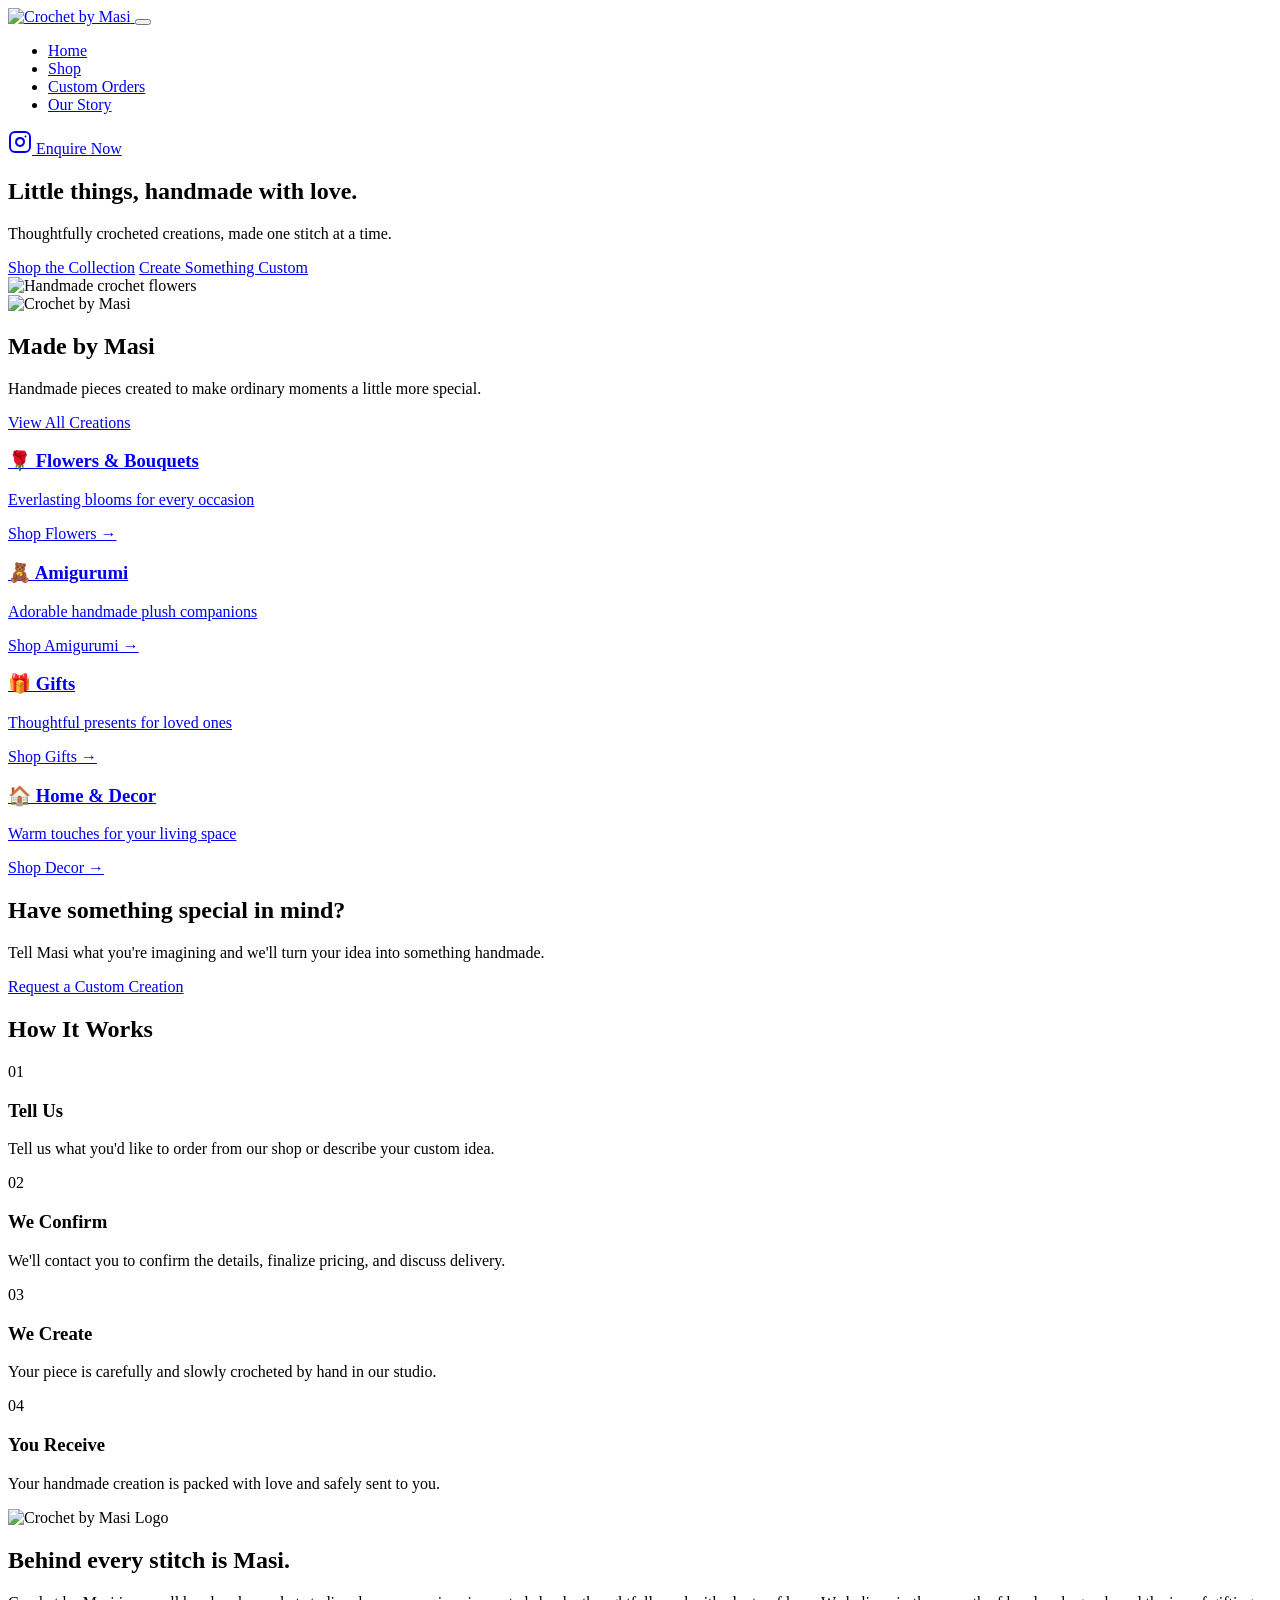
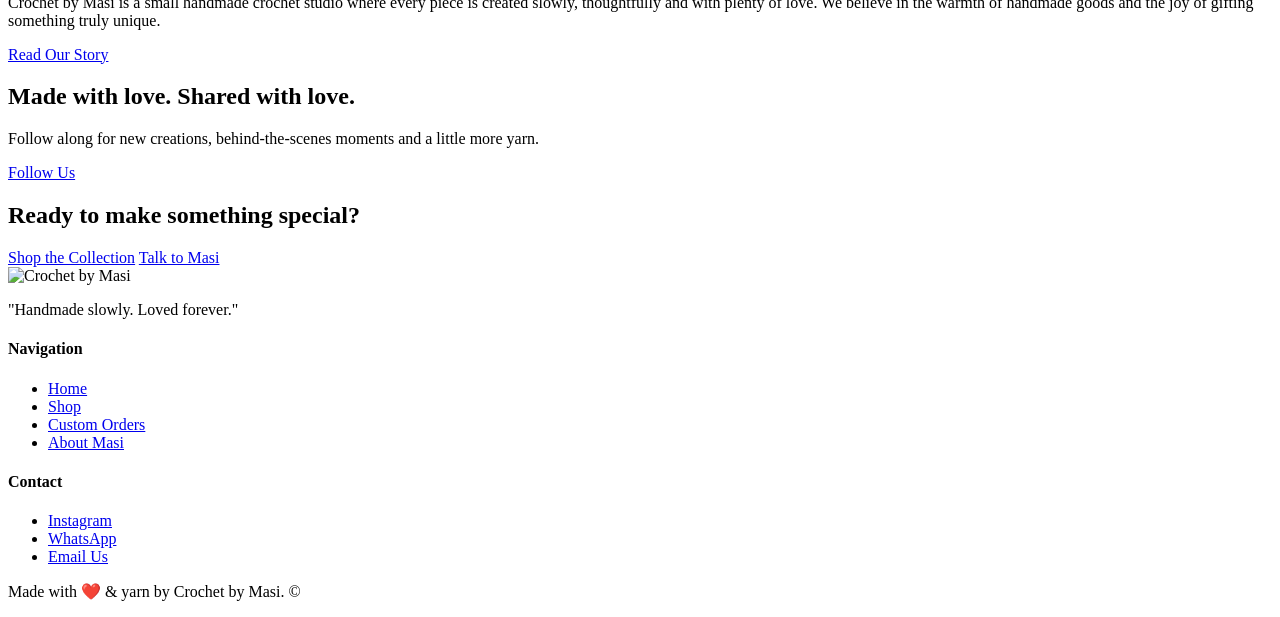
==== index.html @ 123f97a3 "Add initial index.html for Crochet by Masi website This is the initial commit for the index.html fil" ====
<!DOCTYPE html>
<html lang="en">
<head>
    <meta charset="UTF-8">
    <meta name="viewport" content="width=device-width, initial-scale=1.0">
    <title>Crochet by Masi | Handmade Crochet Creations</title>
    <meta name="description" content="Beautiful handmade crochet flowers, gifts, amigurumi and custom creations by Crochet by Masi.">
    
    <!-- Google Fonts -->
    <link rel="preconnect" href="https://fonts.googleapis.com">
    <link rel="preconnect" href="https://fonts.gstatic.com" crossorigin>
    <link href="https://fonts.googleapis.com/css2?family=DM+Sans:opsz,wght@9..40,400;9..40,500;9..40,700&family=Lobster+Two:ital,wght@0,400;0,700;1,400&display=swap" rel="stylesheet">
    
    <link rel="stylesheet" href="css/style.css">
</head>
<body>

    <header class="site-header">
        <div class="container nav-container">
            <a href="index.html" class="logo-link">
                <img src="assets/logo/crochet-by-masi.png" alt="Crochet by Masi" class="brand-logo">
            </a>
            
            <button class="menu-toggle" aria-label="Toggle navigation" aria-expanded="false">
                <span class="hamburger"></span>
            </button>

            <nav class="main-nav">
                <ul class="nav-links">
                    <li><a href="index.html" class="active">Home</a></li>
                    <li><a href="shop.html">Shop</a></li>
                    <li><a href="custom-order.html">Custom Orders</a></li>
                    <li><a href="about.html">Our Story</a></li>
                </ul>
                <div class="nav-actions">
                    <a href="#" class="social-icon instagram-link" aria-label="Instagram">
                        <svg width="24" height="24" viewBox="0 0 24 24" fill="none" stroke="currentColor" stroke-width="2" stroke-linecap="round" stroke-linejoin="round"><rect x="2" y="2" width="20" height="20" rx="5" ry="5"></rect><path d="M16 11.37A4 4 0 1 1 12.63 8 4 4 0 0 1 16 11.37z"></path><line x1="17.5" y1="6.5" x2="17.51" y2="6.5"></line></svg>
                    </a>
                    <a href="custom-order.html" class="btn btn-primary">Enquire Now</a>
                </div>
            </nav>
        </div>
    </header>

    <main>
        <section class="hero">
            <div class="container hero-container">
                <div class="hero-content">
                    <h1 class="decorative-font">Little things, handmade with love.</h1>
                    <p>Thoughtfully crocheted creations, made one stitch at a time.</p>
                    <div class="hero-buttons">
                        <a href="shop.html" class="btn btn-primary">Shop the Collection</a>
                        <a href="custom-order.html" class="btn btn-outline">Create Something Custom</a>
                    </div>
                </div>
                <div class="hero-visual">
                    <div class="hero-image-wrapper">
                        <!-- Placeholder for a beautiful crochet product photo -->
                        <img src="https://images.unsplash.com/photo-1628157732272-2d8c90ebdb5c?q=80&w=800&auto=format&fit=crop" alt="Handmade crochet flowers" class="hero-img" loading="lazy">
                        <div class="hero-badge">
                            <img src="assets/logo/crochet-by-masi.png" alt="Crochet by Masi">
                        </div>
                    </div>
                </div>
            </div>
        </section>

        <section class="featured-collection section-padding">
            <div class="container">
                <div class="section-header text-center">
                    <h2 class="decorative-font">Made by Masi</h2>
                    <p>Handmade pieces created to make ordinary moments a little more special.</p>
                </div>
                
                <!-- Populated by JavaScript -->
                <div id="featured-products-grid" class="product-grid"></div>
                
                <div class="text-center mt-4">
                    <a href="shop.html" class="btn btn-outline">View All Creations</a>
                </div>
            </div>
        </section>

        <section class="categories section-padding bg-cream">
            <div class="container">
                <div class="category-grid">
                    <a href="shop.html?category=flowers" class="category-card">
                        <div class="category-content">
                            <h3>🌹 Flowers & Bouquets</h3>
                            <p>Everlasting blooms for every occasion</p>
                            <span class="text-link">Shop Flowers &rarr;</span>
                        </div>
                    </a>
                    <a href="shop.html?category=amigurumi" class="category-card">
                        <div class="category-content">
                            <h3>🧸 Amigurumi</h3>
                            <p>Adorable handmade plush companions</p>
                            <span class="text-link">Shop Amigurumi &rarr;</span>
                        </div>
                    </a>
                    <a href="shop.html?category=gifts" class="category-card">
                        <div class="category-content">
                            <h3>🎁 Gifts</h3>
                            <p>Thoughtful presents for loved ones</p>
                            <span class="text-link">Shop Gifts &rarr;</span>
                        </div>
                    </a>
                    <a href="shop.html?category=home" class="category-card">
                        <div class="category-content">
                            <h3>🏠 Home & Decor</h3>
                            <p>Warm touches for your living space</p>
                            <span class="text-link">Shop Decor &rarr;</span>
                        </div>
                    </a>
                </div>
            </div>
        </section>

        <section class="custom-cta section-padding">
            <div class="container custom-cta-container">
                <div class="custom-cta-content text-center">
                    <h2 class="decorative-font">Have something special in mind?</h2>
                    <p>Tell Masi what you're imagining and we'll turn your idea into something handmade.</p>
                    <a href="custom-order.html" class="btn btn-primary">Request a Custom Creation</a>
                </div>
            </div>
        </section>

        <section class="how-it-works section-padding">
            <div class="container">
                <h2 class="decorative-font text-center mb-4">How It Works</h2>
                <div class="steps-grid">
                    <div class="step-card">
                        <div class="step-number decorative-font">01</div>
                        <h3>Tell Us</h3>
                        <p>Tell us what you'd like to order from our shop or describe your custom idea.</p>
                    </div>
                    <div class="step-card">
                        <div class="step-number decorative-font">02</div>
                        <h3>We Confirm</h3>
                        <p>We'll contact you to confirm the details, finalize pricing, and discuss delivery.</p>
                    </div>
                    <div class="step-card">
                        <div class="step-number decorative-font">03</div>
                        <h3>We Create</h3>
                        <p>Your piece is carefully and slowly crocheted by hand in our studio.</p>
                    </div>
                    <div class="step-card">
                        <div class="step-number decorative-font">04</div>
                        <h3>You Receive</h3>
                        <p>Your handmade creation is packed with love and safely sent to you.</p>
                    </div>
                </div>
            </div>
        </section>

        <section class="meet-masi section-padding bg-cream">
            <div class="container meet-masi-container">
                <div class="meet-masi-image">
                    <img src="assets/logo/crochet-by-masi.png" alt="Crochet by Masi Logo">
                </div>
                <div class="meet-masi-content">
                    <h2 class="decorative-font">Behind every stitch is Masi.</h2>
                    <p>Crochet by Masi is a small handmade crochet studio where every piece is created slowly, thoughtfully and with plenty of love. We believe in the warmth of handmade goods and the joy of gifting something truly unique.</p>
                    <a href="about.html" class="btn btn-outline">Read Our Story</a>
                </div>
            </div>
        </section>

        <section class="instagram-section section-padding">
            <div class="container text-center">
                <h2 class="decorative-font">Made with love. Shared with love.</h2>
                <p>Follow along for new creations, behind-the-scenes moments and a little more yarn.</p>
                
                <div class="insta-grid mt-4">
                    <div class="insta-item"></div>
                    <div class="insta-item"></div>
                    <div class="insta-item"></div>
                    <div class="insta-item"></div>
                </div>
                
                <a href="#" class="btn btn-primary mt-4 instagram-link dynamic-insta-text">Follow Us</a>
            </div>
        </section>

        <section class="final-cta section-padding text-center">
            <div class="container">
                <h2 class="decorative-font">Ready to make something special?</h2>
                <div class="hero-buttons justify-center mt-3">
                    <a href="shop.html" class="btn btn-primary">Shop the Collection</a>
                    <a href="#" class="btn btn-outline whatsapp-link">Talk to Masi</a>
                </div>
            </div>
        </section>
    </main>

    <footer class="site-footer">
        <div class="container footer-container">
            <div class="footer-brand">
                <img src="assets/logo/crochet-by-masi.png" alt="Crochet by Masi" class="footer-logo">
                <p class="decorative-font tagline">"Handmade slowly. Loved forever."</p>
            </div>
            <div class="footer-links">
                <h4>Navigation</h4>
                <ul>
                    <li><a href="index.html">Home</a></li>
                    <li><a href="shop.html">Shop</a></li>
                    <li><a href="custom-order.html">Custom Orders</a></li>
                    <li><a href="about.html">About Masi</a></li>
                </ul>
            </div>
            <div class="footer-contact">
                <h4>Contact</h4>
                <ul>
                    <li><a href="#" class="instagram-link">Instagram</a></li>
                    <li><a href="#" class="whatsapp-link">WhatsApp</a></li>
                    <li><a href="#" class="email-link">Email Us</a></li>
                </ul>
            </div>
        </div>
        <div class="footer-bottom">
            <p>Made with ❤️ & yarn by Crochet by Masi. &copy; <span id="year"></span></p>
        </div>
    </footer>

    <script src="js/script.js"></script>
</body>
</html>
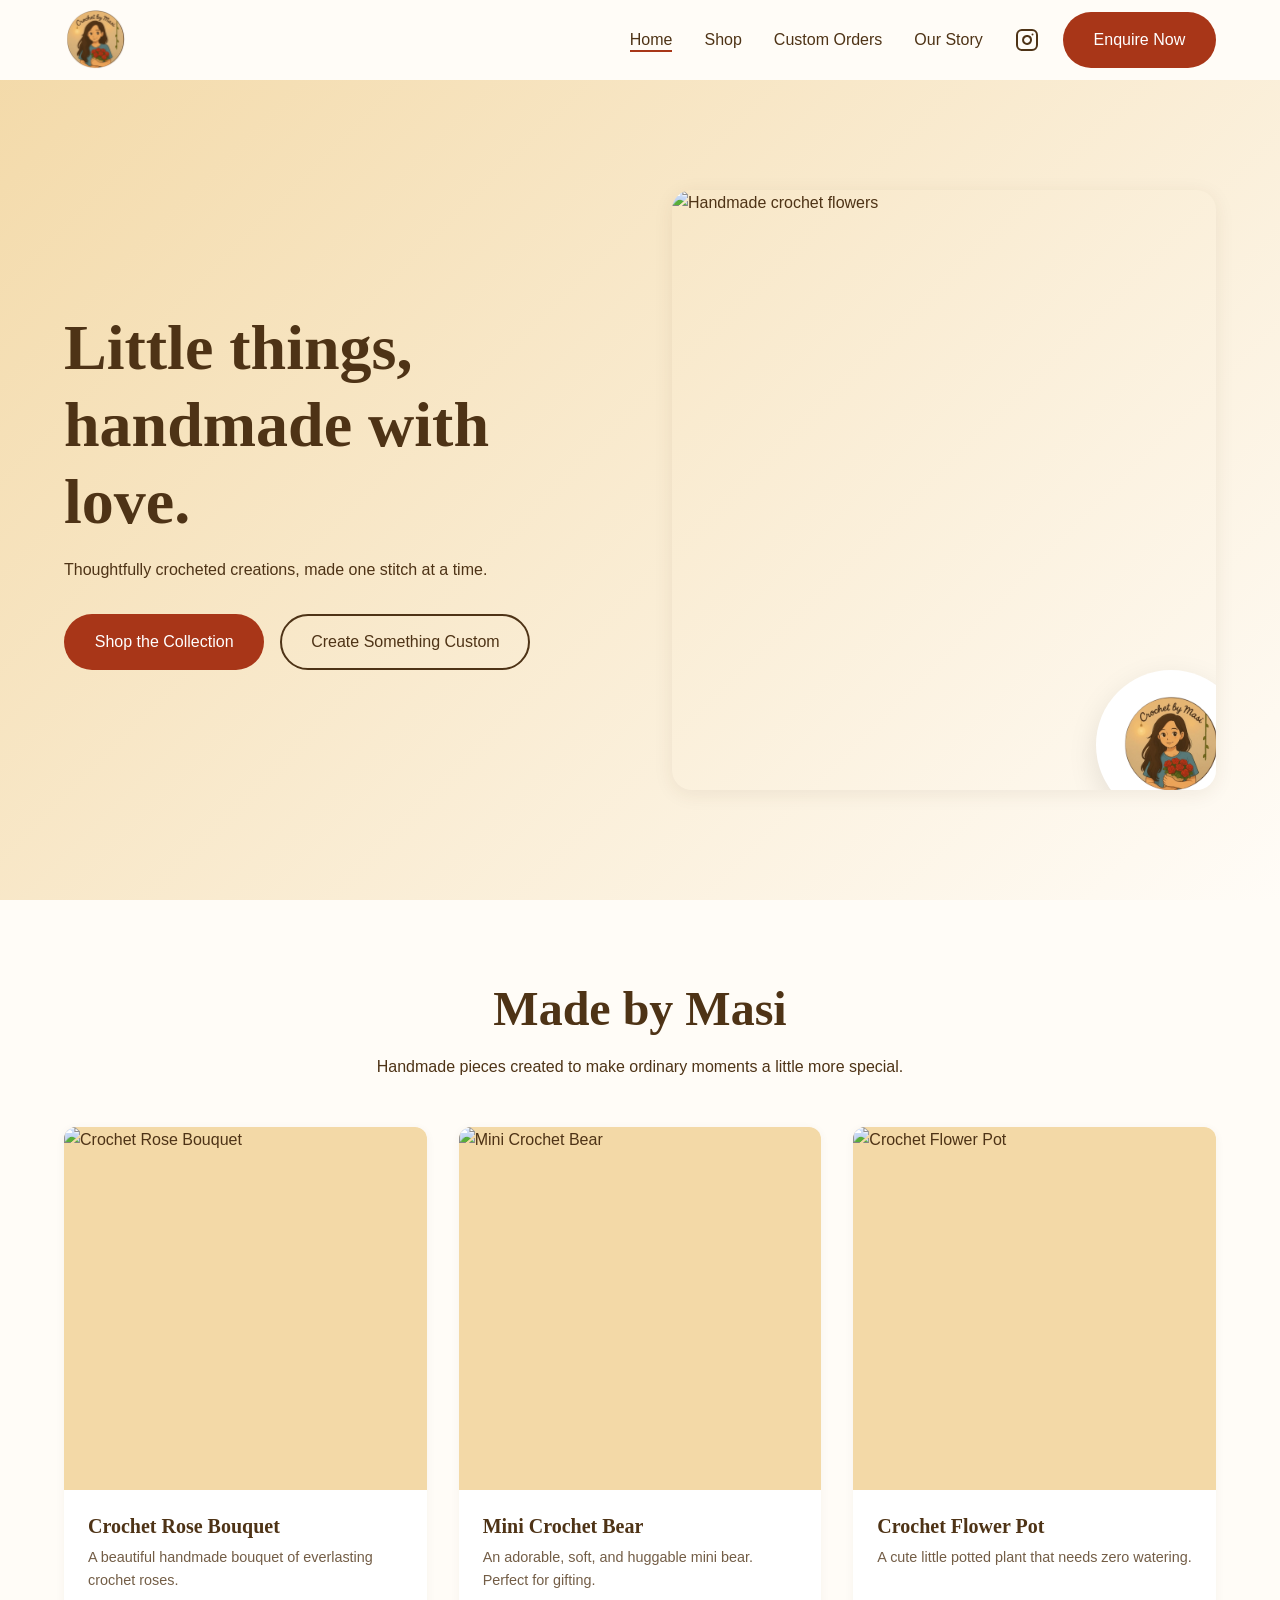
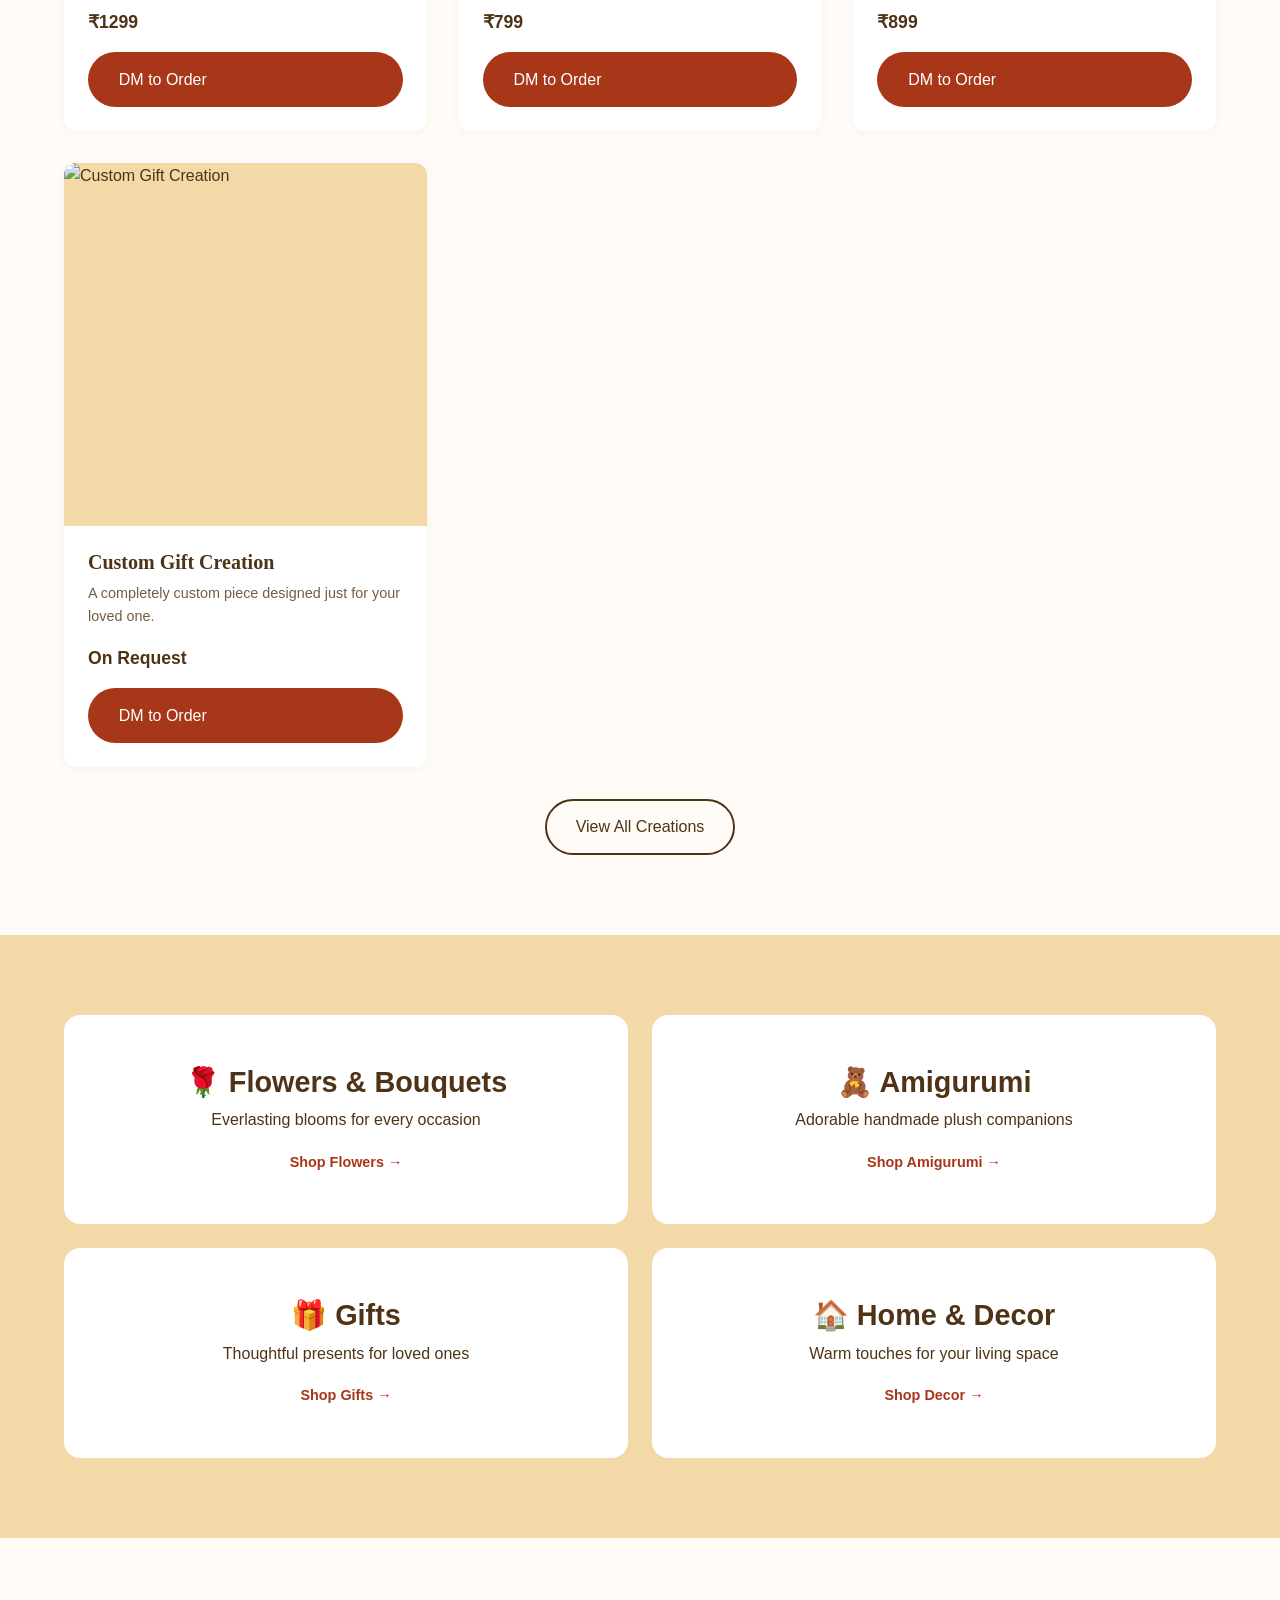
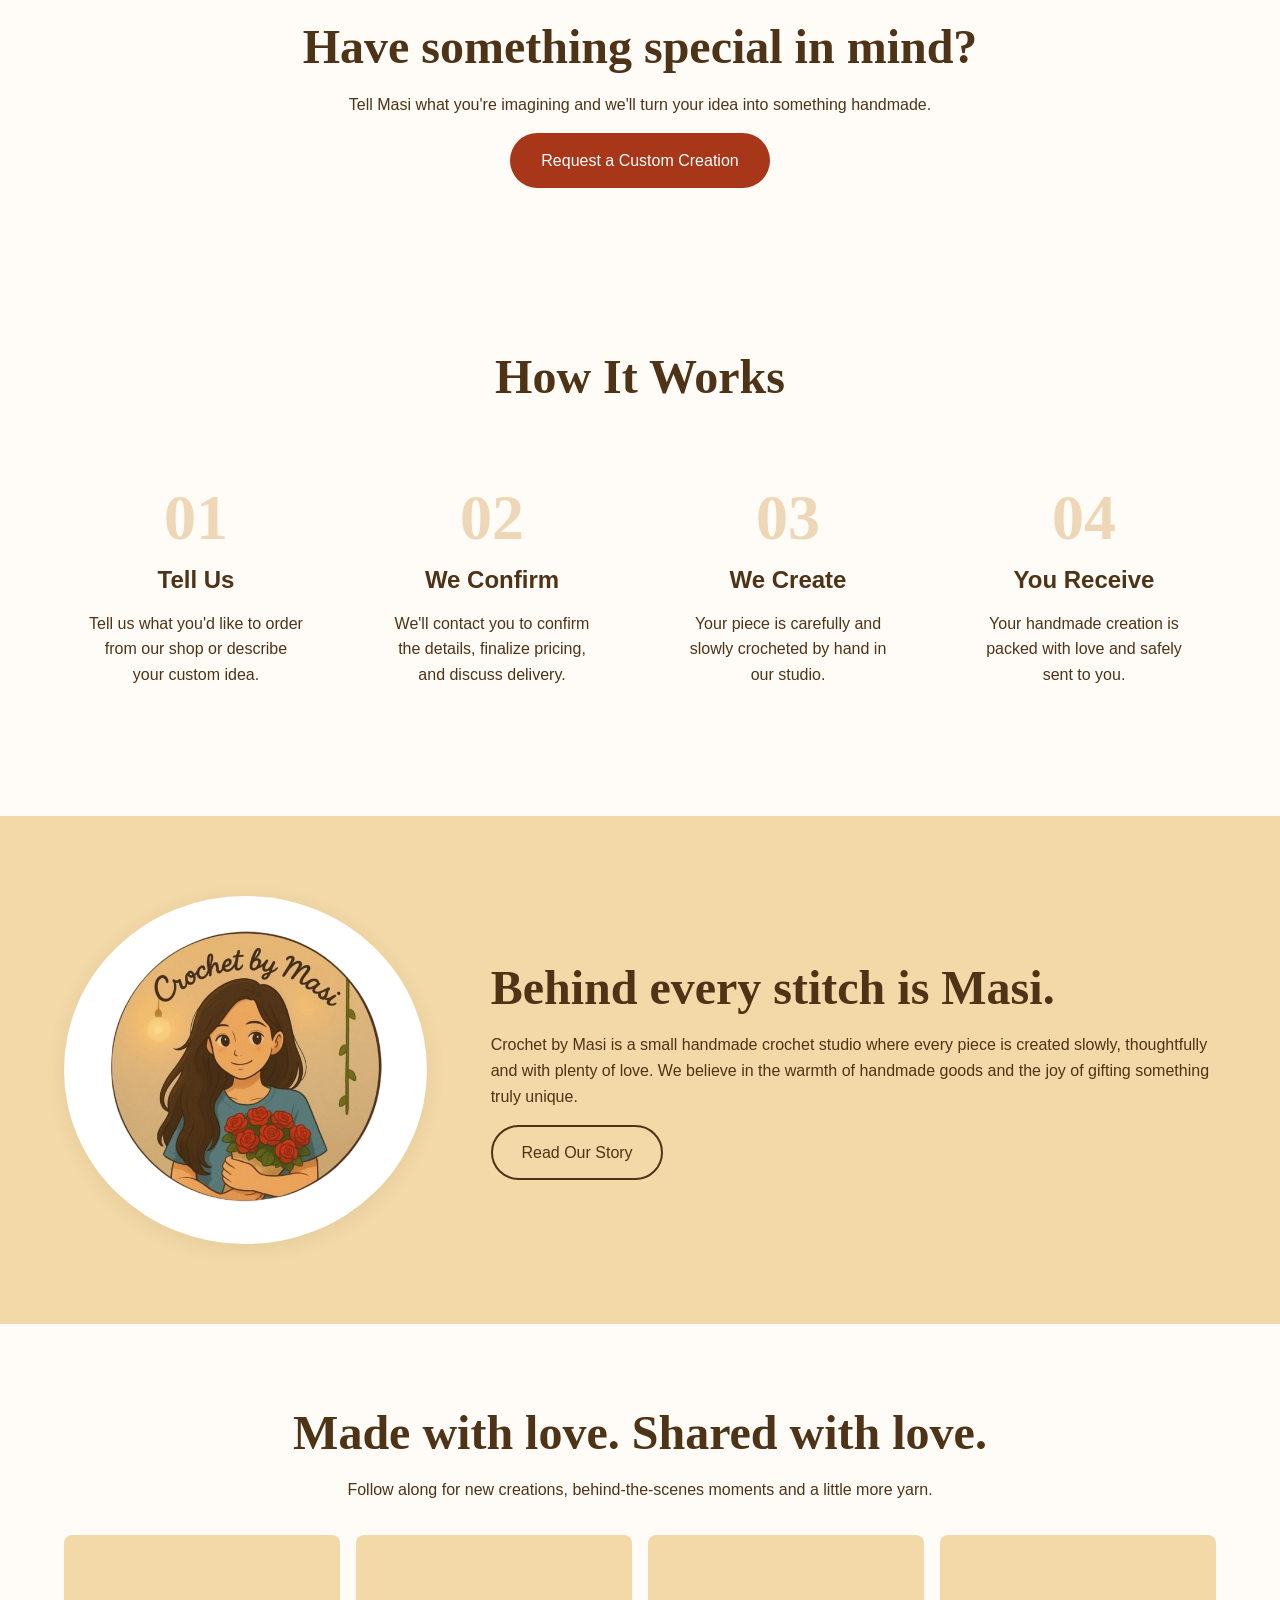
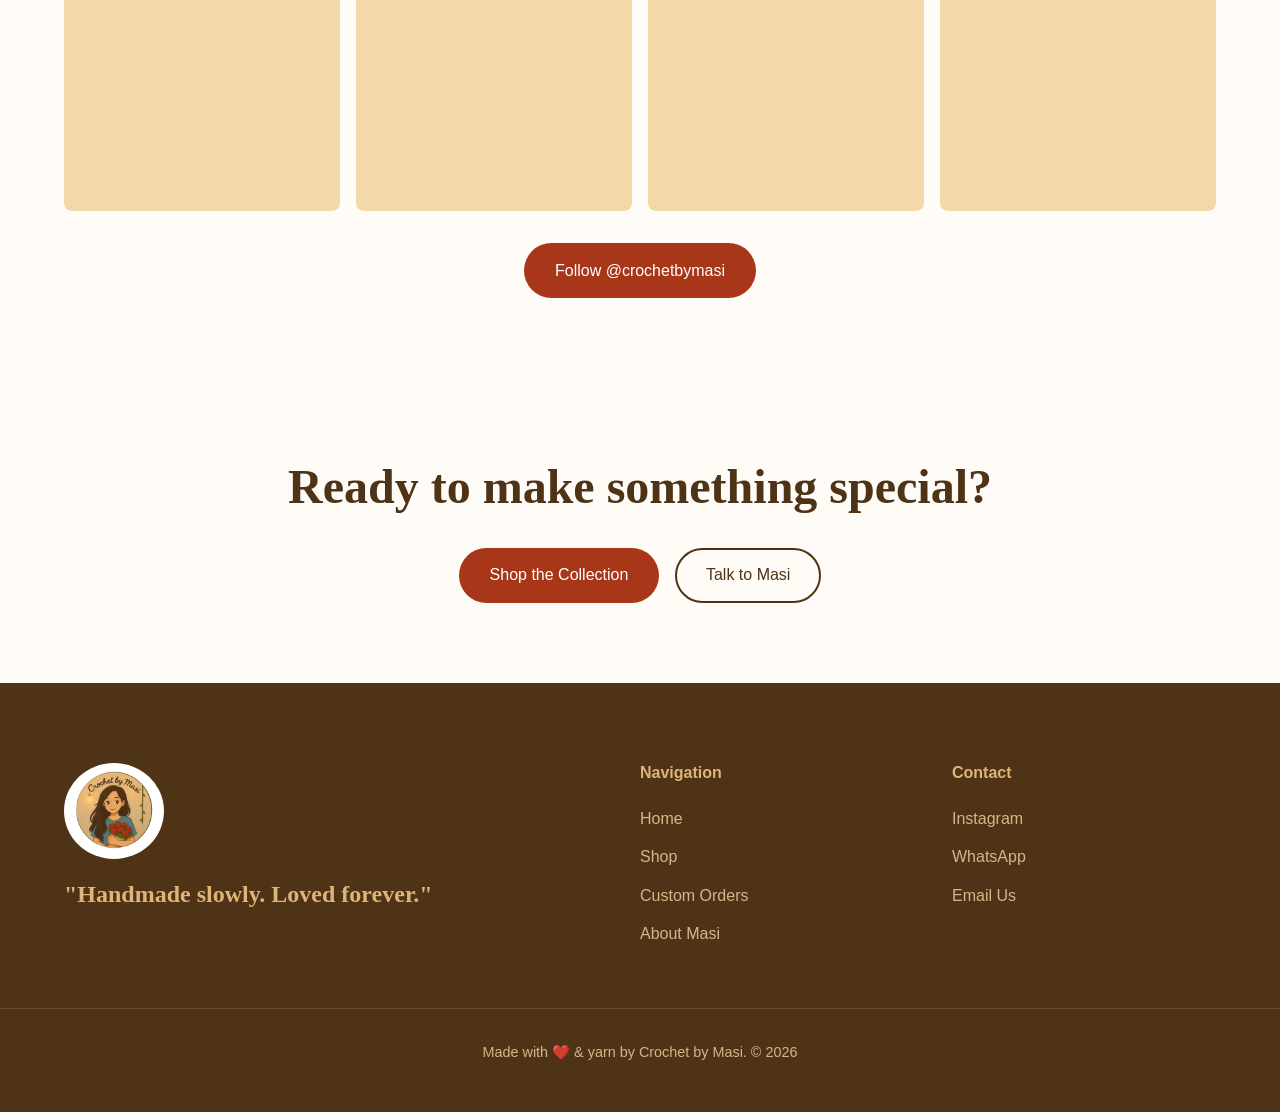
==== commit 8a52d3b8: "Update hero image source in index.html" ====
--- a/index.html
+++ b/index.html
@@ -56,7 +56,7 @@
                 <div class="hero-visual">
                     <div class="hero-image-wrapper">
                         <!-- Placeholder for a beautiful crochet product photo -->
-                        <img src="https://images.unsplash.com/photo-1628157732272-2d8c90ebdb5c?q=80&w=800&auto=format&fit=crop" alt="Handmade crochet flowers" class="hero-img" loading="lazy">
+                        <img src="https://i.ibb.co/JjhMyQcY/Gemini-Generated-Image-ebj9ejebj9ejebj9.png?q=80&w=800&auto=format&fit=crop" alt="Handmade crochet flowers" class="hero-img" loading="lazy">
                         <div class="hero-badge">
                             <img src="assets/logo/crochet-by-masi.png" alt="Crochet by Masi">
                         </div>
--- a/css/style.css
+++ b/css/style.css
@@ -0,0 +1,727 @@
+/* ========================================
+   CSS VARIABLES - BRAND PALETTE
+======================================== */
+:root {
+    /* Brand Colors */
+    --clr-cream: #F3D9A7;
+    --clr-cocoa: #4E3316;
+    --clr-terracotta: #A83618;
+    --clr-sage: #587472;
+    --clr-green: #7A9635;
+    --clr-golden: #DFB478;
+    
+    /* Functional Colors */
+    --clr-background: #FFFCF7; /* Very light warm off-white for main body */
+    --clr-surface: #FFFFFF;
+    --clr-text-main: #4E3316; /* Cocoa */
+    --clr-text-light: #735D46;
+    
+    /* Typography */
+    --font-main: 'DM Sans', sans-serif;
+    --font-decorative: 'Lobster Two', cursive;
+    
+    /* Transitions & Shadows */
+    --transition: 0.3s ease;
+    --shadow-soft: 0 4px 20px rgba(78, 51, 22, 0.08);
+}
+
+/* ========================================
+   RESET & BASE
+======================================== */
+*, *::before, *::after {
+    box-sizing: border-box;
+    margin: 0;
+    padding: 0;
+}
+
+html {
+    scroll-behavior: smooth;
+}
+
+body {
+    font-family: var(--font-main);
+    color: var(--clr-text-main);
+    background-color: var(--clr-background);
+    line-height: 1.6;
+    -webkit-font-smoothing: antialiased;
+}
+
+img {
+    max-width: 100%;
+    display: block;
+}
+
+a {
+    color: inherit;
+    text-decoration: none;
+    transition: var(--transition);
+}
+
+ul {
+    list-style: none;
+}
+
+/* ========================================
+   TYPOGRAPHY & UTILITIES
+======================================== */
+.decorative-font {
+    font-family: var(--font-decorative);
+    font-weight: 700;
+}
+
+h1, h2, h3, h4 {
+    color: var(--clr-cocoa);
+    margin-bottom: 1rem;
+    line-height: 1.2;
+}
+
+h1 { font-size: clamp(2.5rem, 5vw, 4rem); }
+h2 { font-size: clamp(2rem, 4vw, 3rem); }
+h3 { font-size: 1.5rem; }
+
+p { margin-bottom: 1rem; }
+
+.container {
+    width: 90%;
+    max-width: 1200px;
+    margin: 0 auto;
+}
+
+.section-padding { padding: 5rem 0; }
+.text-center { text-align: center; }
+.mb-3 { margin-bottom: 1.5rem; }
+.mb-4 { margin-bottom: 2rem; }
+.mt-2 { margin-top: 1rem; }
+.mt-3 { margin-top: 1.5rem; }
+.mt-4 { margin-top: 2rem; }
+.mt-5 { margin-top: 3rem; }
+.mx-auto { margin-left: auto; margin-right: auto; }
+.max-w-600 { max-width: 600px; }
+.justify-center { justify-content: center; }
+.hidden { display: none !important; }
+
+.bg-cream { background-color: var(--clr-cream); }
+.text-muted { color: var(--clr-text-light); }
+.small-text { font-size: 0.875rem; }
+
+/* ========================================
+   BUTTONS
+======================================== */
+.btn {
+    display: inline-flex;
+    align-items: center;
+    justify-content: center;
+    padding: 0.8rem 1.8rem;
+    border-radius: 50px;
+    font-weight: 500;
+    font-size: 1rem;
+    cursor: pointer;
+    border: 2px solid transparent;
+    transition: transform 0.2s, background-color 0.3s, box-shadow 0.3s;
+}
+
+.btn:active { transform: scale(0.98); }
+
+.btn-primary {
+    background-color: var(--clr-terracotta);
+    color: white;
+}
+
+.btn-primary:hover {
+    background-color: #8A2B12;
+    box-shadow: 0 4px 15px rgba(168, 54, 24, 0.3);
+}
+
+.btn-outline {
+    background-color: transparent;
+    border-color: var(--clr-cocoa);
+    color: var(--clr-cocoa);
+}
+
+.btn-outline:hover {
+    background-color: var(--clr-cocoa);
+    color: white;
+}
+
+.btn-block {
+    width: 100%;
+    display: block;
+}
+
+/* ========================================
+   HEADER & NAVIGATION
+======================================== */
+.site-header {
+    background-color: var(--clr-background);
+    position: fixed;
+    top: 0;
+    left: 0;
+    width: 100%;
+    z-index: 1000;
+    transition: box-shadow 0.3s, background-color 0.3s;
+}
+
+.site-header.scrolled {
+    background-color: rgba(255, 252, 247, 0.95);
+    backdrop-filter: blur(10px);
+    box-shadow: var(--shadow-soft);
+}
+
+.nav-container {
+    display: flex;
+    justify-content: space-between;
+    align-items: center;
+    height: 80px;
+}
+
+.brand-logo {
+    height: 60px;
+    width: auto;
+}
+
+.main-nav {
+    display: flex;
+    align-items: center;
+    gap: 2rem;
+}
+
+.nav-links {
+    display: flex;
+    gap: 2rem;
+}
+
+.nav-links a {
+    font-weight: 500;
+    position: relative;
+}
+
+.nav-links a::after {
+    content: '';
+    position: absolute;
+    bottom: -4px;
+    left: 0;
+    width: 0%;
+    height: 2px;
+    background-color: var(--clr-terracotta);
+    transition: var(--transition);
+}
+
+.nav-links a:hover::after,
+.nav-links a.active::after {
+    width: 100%;
+}
+
+.nav-actions {
+    display: flex;
+    align-items: center;
+    gap: 1.5rem;
+}
+
+.social-icon {
+    display: flex;
+    align-items: center;
+    color: var(--clr-cocoa);
+}
+.social-icon:hover { color: var(--clr-terracotta); }
+
+.menu-toggle {
+    display: none;
+    background: transparent;
+    border: none;
+    cursor: pointer;
+    width: 30px;
+    height: 20px;
+    position: relative;
+    z-index: 1001;
+}
+
+.hamburger, .hamburger::before, .hamburger::after {
+    content: '';
+    display: block;
+    width: 100%;
+    height: 2px;
+    background-color: var(--clr-cocoa);
+    position: absolute;
+    transition: var(--transition);
+}
+
+.hamburger { top: 9px; }
+.hamburger::before { top: -9px; }
+.hamburger::after { bottom: -9px; }
+
+.menu-toggle.active .hamburger { background: transparent; }
+.menu-toggle.active .hamburger::before { transform: rotate(45deg); top: 0; }
+.menu-toggle.active .hamburger::after { transform: rotate(-45deg); bottom: 0; }
+
+.pt-header { padding-top: 80px; }
+
+/* ========================================
+   HERO SECTION
+======================================== */
+.hero {
+    min-height: 100vh;
+    display: flex;
+    align-items: center;
+    padding-top: 80px;
+    background: linear-gradient(135deg, var(--clr-cream) 0%, var(--clr-background) 100%);
+}
+
+.hero-container {
+    display: grid;
+    grid-template-columns: 1fr 1fr;
+    gap: 4rem;
+    align-items: center;
+}
+
+.hero-buttons {
+    display: flex;
+    gap: 1rem;
+    flex-wrap: wrap;
+    margin-top: 2rem;
+}
+
+.hero-image-wrapper {
+    position: relative;
+    border-radius: 20px;
+    overflow: hidden;
+    box-shadow: var(--shadow-soft);
+}
+
+.hero-img {
+    width: 100%;
+    height: 600px;
+    object-fit: cover;
+}
+
+.hero-badge {
+    position: absolute;
+    bottom: -30px;
+    right: -30px;
+    width: 150px;
+    height: 150px;
+    background: var(--clr-surface);
+    border-radius: 50%;
+    display: flex;
+    align-items: center;
+    justify-content: center;
+    box-shadow: 0 10px 30px rgba(0,0,0,0.1);
+    padding: 1.5rem;
+}
+
+/* ========================================
+   PRODUCT CARDS
+======================================== */
+.product-grid {
+    display: grid;
+    grid-template-columns: repeat(auto-fill, minmax(280px, 1fr));
+    gap: 2rem;
+    margin-top: 3rem;
+}
+
+.product-card {
+    background: var(--clr-surface);
+    border-radius: 12px;
+    overflow: hidden;
+    box-shadow: 0 2px 10px rgba(78, 51, 22, 0.05);
+    transition: transform 0.3s, box-shadow 0.3s;
+    display: flex;
+    flex-direction: column;
+}
+
+.product-card:hover {
+    transform: translateY(-5px);
+    box-shadow: var(--shadow-soft);
+}
+
+.product-img-wrapper {
+    position: relative;
+    padding-top: 100%; /* 1:1 Aspect Ratio */
+    background-color: var(--clr-cream);
+}
+
+.product-img {
+    position: absolute;
+    top: 0;
+    left: 0;
+    width: 100%;
+    height: 100%;
+    object-fit: cover;
+}
+
+.product-badge {
+    position: absolute;
+    top: 10px;
+    left: 10px;
+    background: var(--clr-terracotta);
+    color: white;
+    font-size: 0.75rem;
+    padding: 0.25rem 0.75rem;
+    border-radius: 20px;
+    font-weight: 700;
+    text-transform: uppercase;
+}
+
+.product-info {
+    padding: 1.5rem;
+    display: flex;
+    flex-direction: column;
+    flex-grow: 1;
+}
+
+.product-title {
+    font-size: 1.25rem;
+    margin-bottom: 0.5rem;
+}
+
+.product-desc {
+    color: var(--clr-text-light);
+    font-size: 0.9rem;
+    margin-bottom: 1rem;
+    flex-grow: 1;
+}
+
+.product-footer {
+    display: flex;
+    justify-content: space-between;
+    align-items: center;
+    margin-bottom: 1rem;
+}
+
+.product-price {
+    font-weight: 700;
+    color: var(--clr-cocoa);
+    font-size: 1.1rem;
+}
+
+/* ========================================
+   CATEGORIES
+======================================== */
+.category-grid {
+    display: grid;
+    grid-template-columns: repeat(2, 1fr);
+    gap: 1.5rem;
+}
+
+.category-card {
+    background: var(--clr-surface);
+    padding: 3rem 2rem;
+    border-radius: 16px;
+    text-align: center;
+    border: 2px solid transparent;
+    transition: var(--transition);
+}
+
+.category-card:hover {
+    border-color: var(--clr-golden);
+    box-shadow: var(--shadow-soft);
+}
+
+.category-card h3 { font-size: 1.8rem; margin-bottom: 0.5rem; }
+.text-link {
+    color: var(--clr-terracotta);
+    font-weight: 700;
+    font-size: 0.9rem;
+}
+
+/* ========================================
+   HOW IT WORKS & VALUES
+======================================== */
+.steps-grid, .values-grid {
+    display: grid;
+    grid-template-columns: repeat(auto-fit, minmax(220px, 1fr));
+    gap: 2rem;
+    margin-top: 3rem;
+}
+
+.step-card {
+    text-align: center;
+    padding: 2rem 1.5rem;
+}
+
+.step-number {
+    font-size: 4rem;
+    color: var(--clr-golden);
+    opacity: 0.5;
+    line-height: 1;
+    margin-bottom: 1rem;
+}
+
+.value-card {
+    padding: 2.5rem 2rem;
+    border-radius: 12px;
+    text-align: center;
+}
+
+/* ========================================
+   MEET MASI
+======================================== */
+.meet-masi-container {
+    display: grid;
+    grid-template-columns: 1fr 2fr;
+    gap: 4rem;
+    align-items: center;
+}
+
+.meet-masi-image {
+    background: var(--clr-surface);
+    padding: 2rem;
+    border-radius: 50%;
+    box-shadow: var(--shadow-soft);
+}
+
+/* ========================================
+   INSTAGRAM GRID
+======================================== */
+.insta-grid {
+    display: grid;
+    grid-template-columns: repeat(4, 1fr);
+    gap: 1rem;
+}
+
+.insta-item {
+    aspect-ratio: 1;
+    background-color: var(--clr-cream);
+    background-image: url('https://images.unsplash.com/photo-1584992236310-6edddc08acff?q=80&w=400&auto=format&fit=crop');
+    background-size: cover;
+    background-position: center;
+    border-radius: 8px;
+}
+
+.insta-item:nth-child(2) { background-image: url('https://images.unsplash.com/photo-1628157732272-2d8c90ebdb5c?q=80&w=400&auto=format&fit=crop'); }
+.insta-item:nth-child(3) { background-image: url('https://images.unsplash.com/photo-1520986606214-8b456906c813?q=80&w=400&auto=format&fit=crop'); }
+.insta-item:nth-child(4) { background-image: url('https://images.unsplash.com/photo-1616874535244-73aea5daadb4?q=80&w=400&auto=format&fit=crop'); }
+
+/* ========================================
+   SHOP CONTROLS
+======================================== */
+.shop-controls {
+    display: flex;
+    flex-direction: column;
+    align-items: center;
+    gap: 2rem;
+    margin-bottom: 3rem;
+}
+
+.search-bar input {
+    width: 100%;
+    max-width: 400px;
+    padding: 1rem 1.5rem;
+    border: 2px solid var(--clr-cream);
+    border-radius: 50px;
+    font-family: inherit;
+    font-size: 1rem;
+    outline: none;
+    transition: var(--transition);
+}
+
+.search-bar input:focus { border-color: var(--clr-golden); }
+
+.category-filters {
+    display: flex;
+    gap: 1rem;
+    flex-wrap: wrap;
+    justify-content: center;
+}
+
+.filter-btn {
+    background: transparent;
+    border: 1px solid var(--clr-cocoa);
+    padding: 0.5rem 1.5rem;
+    border-radius: 50px;
+    cursor: pointer;
+    font-family: inherit;
+    color: var(--clr-cocoa);
+    transition: var(--transition);
+}
+
+.filter-btn.active, .filter-btn:hover {
+    background: var(--clr-cocoa);
+    color: white;
+}
+
+/* ========================================
+   FORMS
+======================================== */
+.form-container {
+    max-width: 700px;
+}
+
+.custom-form {
+    background: var(--clr-surface);
+    padding: 3rem;
+    border-radius: 20px;
+    box-shadow: var(--shadow-soft);
+}
+
+.form-grid {
+    display: grid;
+    grid-template-columns: 1fr 1fr;
+    gap: 1.5rem;
+}
+
+.form-group {
+    margin-bottom: 1.5rem;
+    display: flex;
+    flex-direction: column;
+}
+
+label {
+    font-weight: 500;
+    margin-bottom: 0.5rem;
+    font-size: 0.9rem;
+}
+
+input, select, textarea {
+    padding: 1rem;
+    border: 1px solid #E5E0D8;
+    border-radius: 8px;
+    font-family: inherit;
+    font-size: 1rem;
+    background: var(--clr-background);
+    outline: none;
+    transition: border-color 0.3s;
+}
+
+input:focus, select:focus, textarea:focus {
+    border-color: var(--clr-terracotta);
+}
+
+.form-fallback, .form-success {
+    background: var(--clr-surface);
+    padding: 4rem 2rem;
+    border-radius: 20px;
+    box-shadow: var(--shadow-soft);
+    margin-bottom: 2rem;
+}
+
+/* ========================================
+   ABOUT PAGE
+======================================== */
+.about-hero-logo {
+    width: 120px;
+    margin: 0 auto;
+}
+
+.text-content p {
+    font-size: 1.1rem;
+    margin-bottom: 1.5rem;
+    color: var(--clr-text-light);
+}
+
+.process-list li {
+    margin-bottom: 1rem;
+    font-size: 1.1rem;
+    padding-left: 1.5rem;
+    position: relative;
+}
+
+.process-list li::before {
+    content: '🧶';
+    position: absolute;
+    left: 0;
+    top: 2px;
+    font-size: 1rem;
+}
+
+/* ========================================
+   FOOTER
+======================================== */
+.site-footer {
+    background-color: var(--clr-cocoa);
+    color: var(--clr-cream);
+    padding: 5rem 0 2rem;
+}
+
+.footer-container {
+    display: grid;
+    grid-template-columns: 2fr 1fr 1fr;
+    gap: 3rem;
+    margin-bottom: 3rem;
+}
+
+.footer-logo {
+    width: 100px;
+    margin-bottom: 1rem;
+    background: var(--clr-surface);
+    border-radius: 50%;
+    padding: 0.5rem;
+}
+
+.footer-brand .tagline {
+    font-size: 1.5rem;
+    color: var(--clr-golden);
+}
+
+.site-footer h4 {
+    color: var(--clr-golden);
+    margin-bottom: 1.5rem;
+}
+
+.site-footer ul li { margin-bottom: 0.8rem; }
+.site-footer a { color: var(--clr-cream); opacity: 0.8; }
+.site-footer a:hover { opacity: 1; color: white; }
+
+.footer-bottom {
+    text-align: center;
+    padding-top: 2rem;
+    border-top: 1px solid rgba(243, 217, 167, 0.2);
+    font-size: 0.9rem;
+    opacity: 0.8;
+}
+
+/* ========================================
+   RESPONSIVE (MEDIA QUERIES)
+======================================== */
+@media (max-width: 1024px) {
+    .hero-container { gap: 2rem; }
+    .hero-img { height: 500px; }
+}
+
+@media (max-width: 768px) {
+    .menu-toggle { display: block; }
+    
+    .main-nav {
+        position: fixed;
+        top: 80px;
+        left: 0;
+        width: 100%;
+        background-color: var(--clr-background);
+        flex-direction: column;
+        padding: 2rem;
+        box-shadow: var(--shadow-soft);
+        transform: translateY(-150%);
+        transition: transform 0.4s ease;
+        z-index: 999;
+    }
+    
+    .main-nav.active { transform: translateY(0); }
+    .nav-links { flex-direction: column; align-items: center; width: 100%; gap: 1.5rem; }
+    .nav-actions { flex-direction: column; width: 100%; margin-top: 2rem; }
+    
+    .hero-container, .meet-masi-container { grid-template-columns: 1fr; text-align: center; }
+    .hero-buttons { justify-content: center; }
+    .hero-visual { order: -1; margin-bottom: 2rem; }
+    .hero-badge { display: none; }
+    
+    .category-grid, .footer-container { grid-template-columns: 1fr; gap: 2rem; }
+    .form-grid { grid-template-columns: 1fr; }
+    .insta-grid { grid-template-columns: repeat(2, 1fr); }
+}
+
+@media (max-width: 480px) {
+    .product-grid { grid-template-columns: 1fr; }
+    h1 { font-size: 2.2rem; }
+    .custom-form { padding: 1.5rem; }
+}
+
+/* ========================================
+   PREFERS REDUCED MOTION
+======================================== */
+@media (prefers-reduced-motion: reduce) {
+    *, *::before, *::after {
+        animation-duration: 0.01ms !important;
+        animation-iteration-count: 1 !important;
+        transition-duration: 0.01ms !important;
+        scroll-behavior: auto !important;
+    }
+}
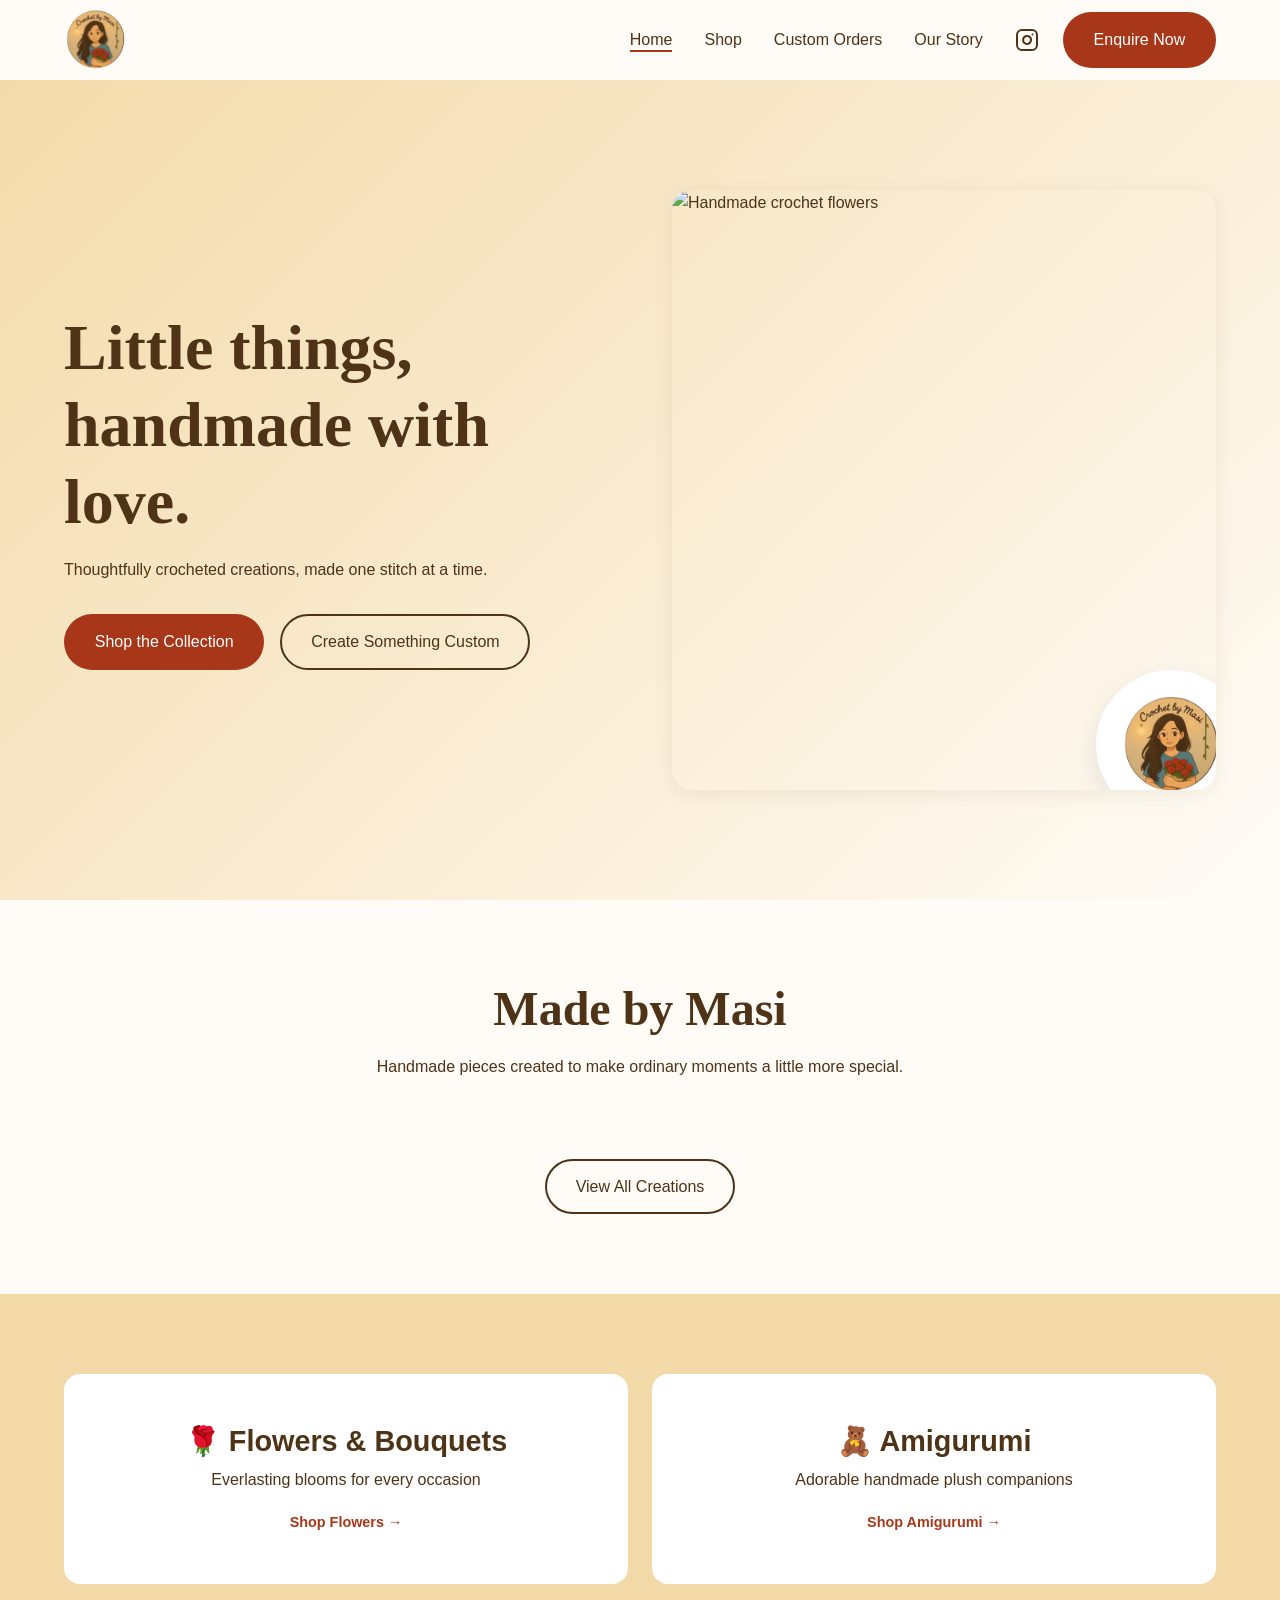
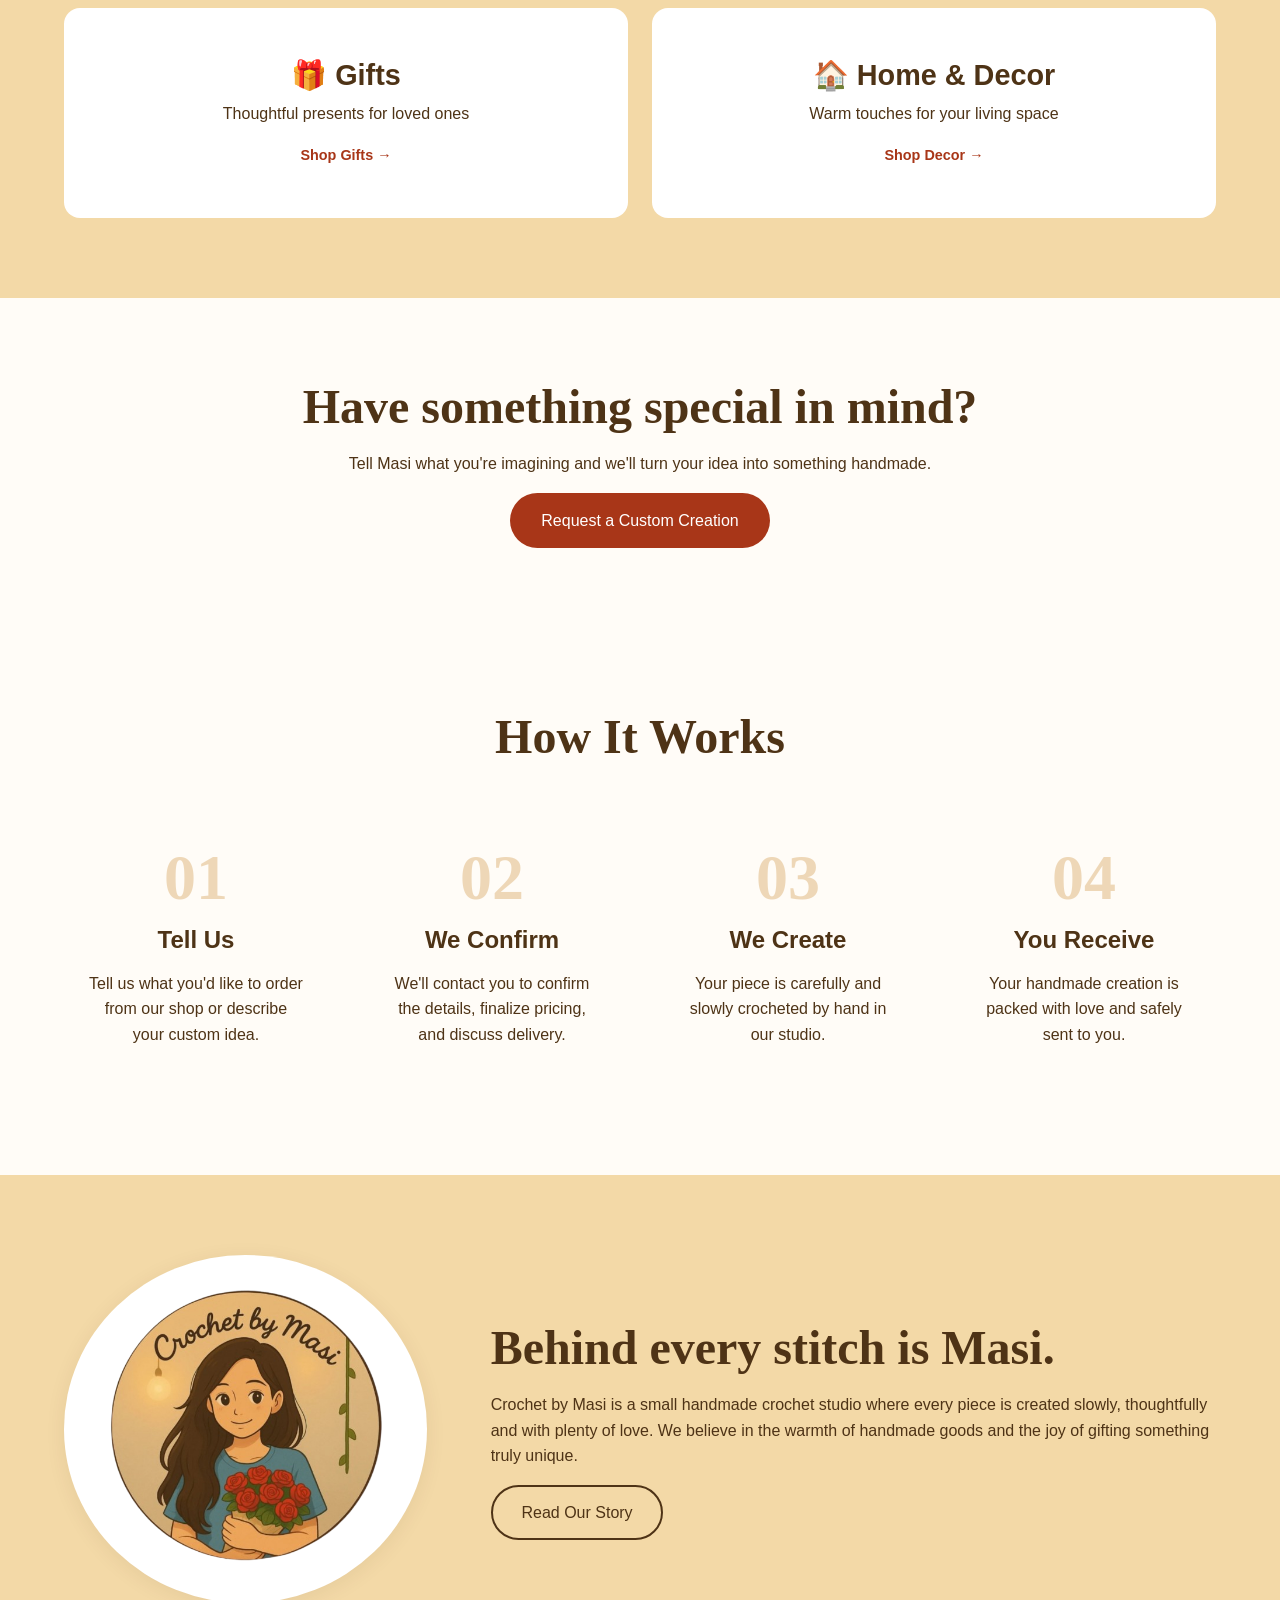
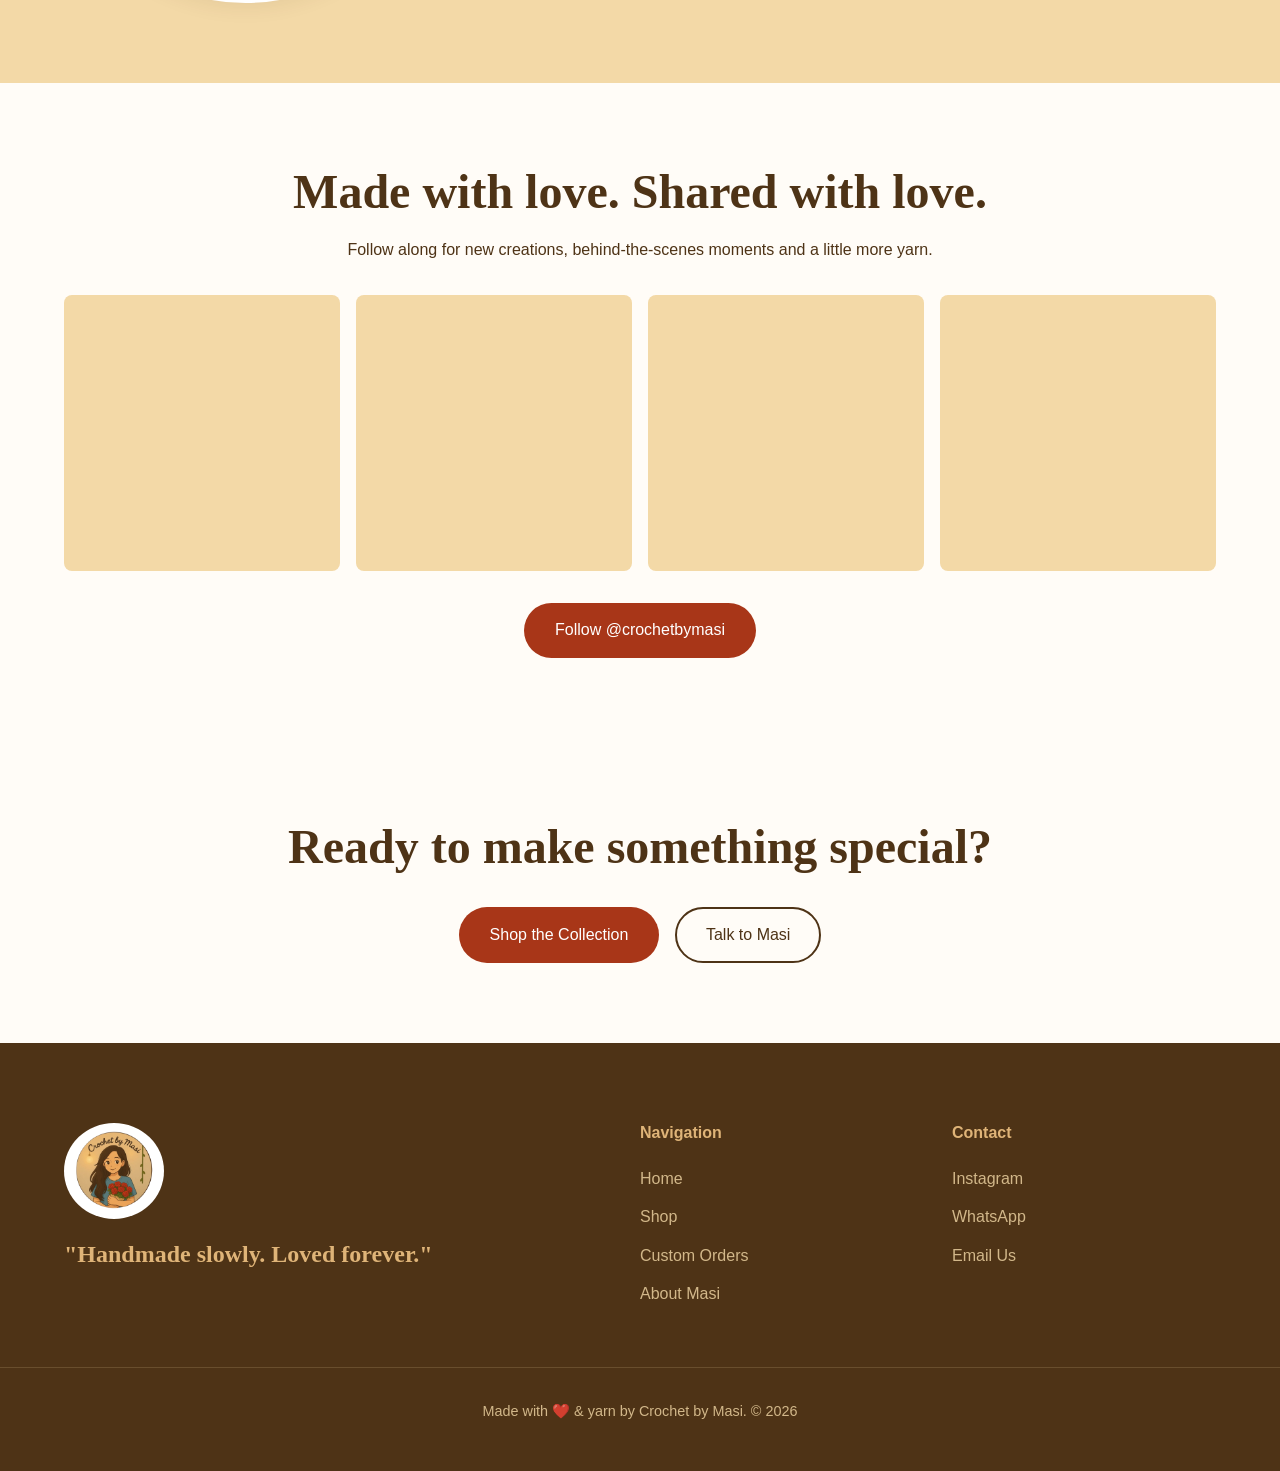
==== commit 2914fb43: "Update hero image source in index.html" ====
--- a/index.html
+++ b/index.html
@@ -55,7 +55,6 @@
                 </div>
                 <div class="hero-visual">
                     <div class="hero-image-wrapper">
-                        <!-- Placeholder for a beautiful crochet product photo -->
                         <img src="https://i.ibb.co/JjhMyQcY/Gemini-Generated-Image-ebj9ejebj9ejebj9.png?q=80&w=800&auto=format&fit=crop" alt="Handmade crochet flowers" class="hero-img" loading="lazy">
                         <div class="hero-badge">
                             <img src="assets/logo/crochet-by-masi.png" alt="Crochet by Masi">
@@ -72,8 +71,13 @@
                     <p>Handmade pieces created to make ordinary moments a little more special.</p>
                 </div>
                 
-                <!-- Populated by JavaScript -->
-                <div id="featured-products-grid" class="product-grid"></div>
+                <!-- Populated by JavaScript with a Loading State -->
+                <div id="featured-products-grid" class="product-grid">
+                    <div class="loader-overlay" id="featured-loader">
+                        <div class="loader-ring"></div>
+                        <p class="small-text decorative-font">Loading creations...</p>
+                    </div>
+                </div>
                 
                 <div class="text-center mt-4">
                     <a href="shop.html" class="btn btn-outline">View All Creations</a>
--- a/css/style.css
+++ b/css/style.css
@@ -725,3 +725,51 @@
         scroll-behavior: auto !important;
     }
 }
+
+/* ========================================
+   LOADING SPINNER (SaaS-Style Kinetic)
+======================================== */
+.loader-overlay {
+    grid-column: 1 / -1; /* spans the entire grid */
+    display: flex;
+    flex-direction: column;
+    align-items: center;
+    justify-content: center;
+    padding: 4rem 0;
+    background: rgba(255, 252, 247, 0.6);
+    backdrop-filter: blur(8px);
+    -webkit-backdrop-filter: blur(8px);
+    border-radius: 12px;
+    opacity: 1;
+    visibility: visible;
+    transition: opacity 0.4s cubic-bezier(0.4, 0, 0.2, 1), visibility 0.4s;
+    min-height: 250px;
+}
+
+.loader-overlay.hidden {
+    opacity: 0;
+    visibility: hidden;
+    position: absolute; /* removes it from flow quickly */
+    pointer-events: none;
+}
+
+.loader-ring {
+    width: 45px;
+    height: 45px;
+    border: 3px solid var(--clr-cream);
+    border-top-color: var(--clr-terracotta);
+    border-radius: 50%;
+    animation: spin 0.8s cubic-bezier(0.6, 0.2, 0.4, 0.8) infinite;
+    margin-bottom: 1rem;
+}
+
+.loader-overlay p {
+    color: var(--clr-cocoa);
+    font-size: 1.2rem;
+    margin: 0;
+    letter-spacing: 0.5px;
+}
+
+@keyframes spin {
+    to { transform: rotate(360deg); }
+}
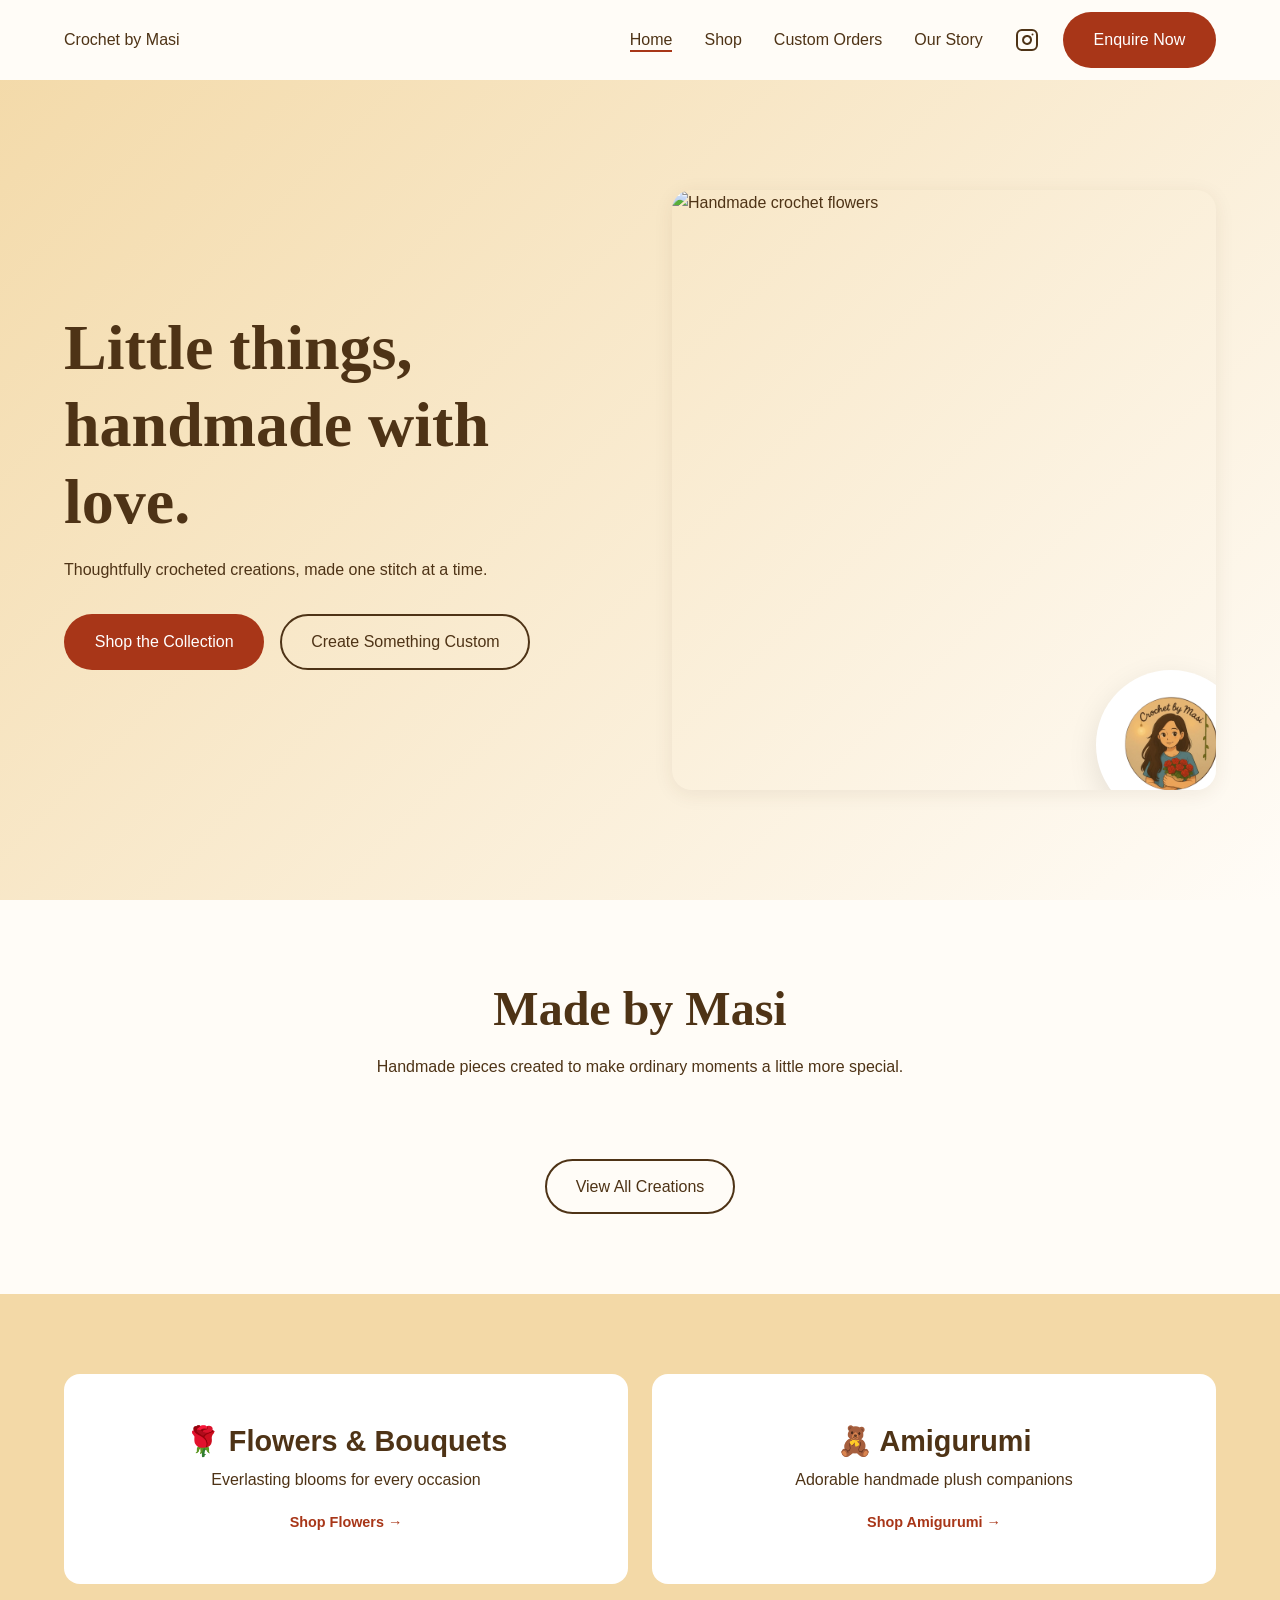
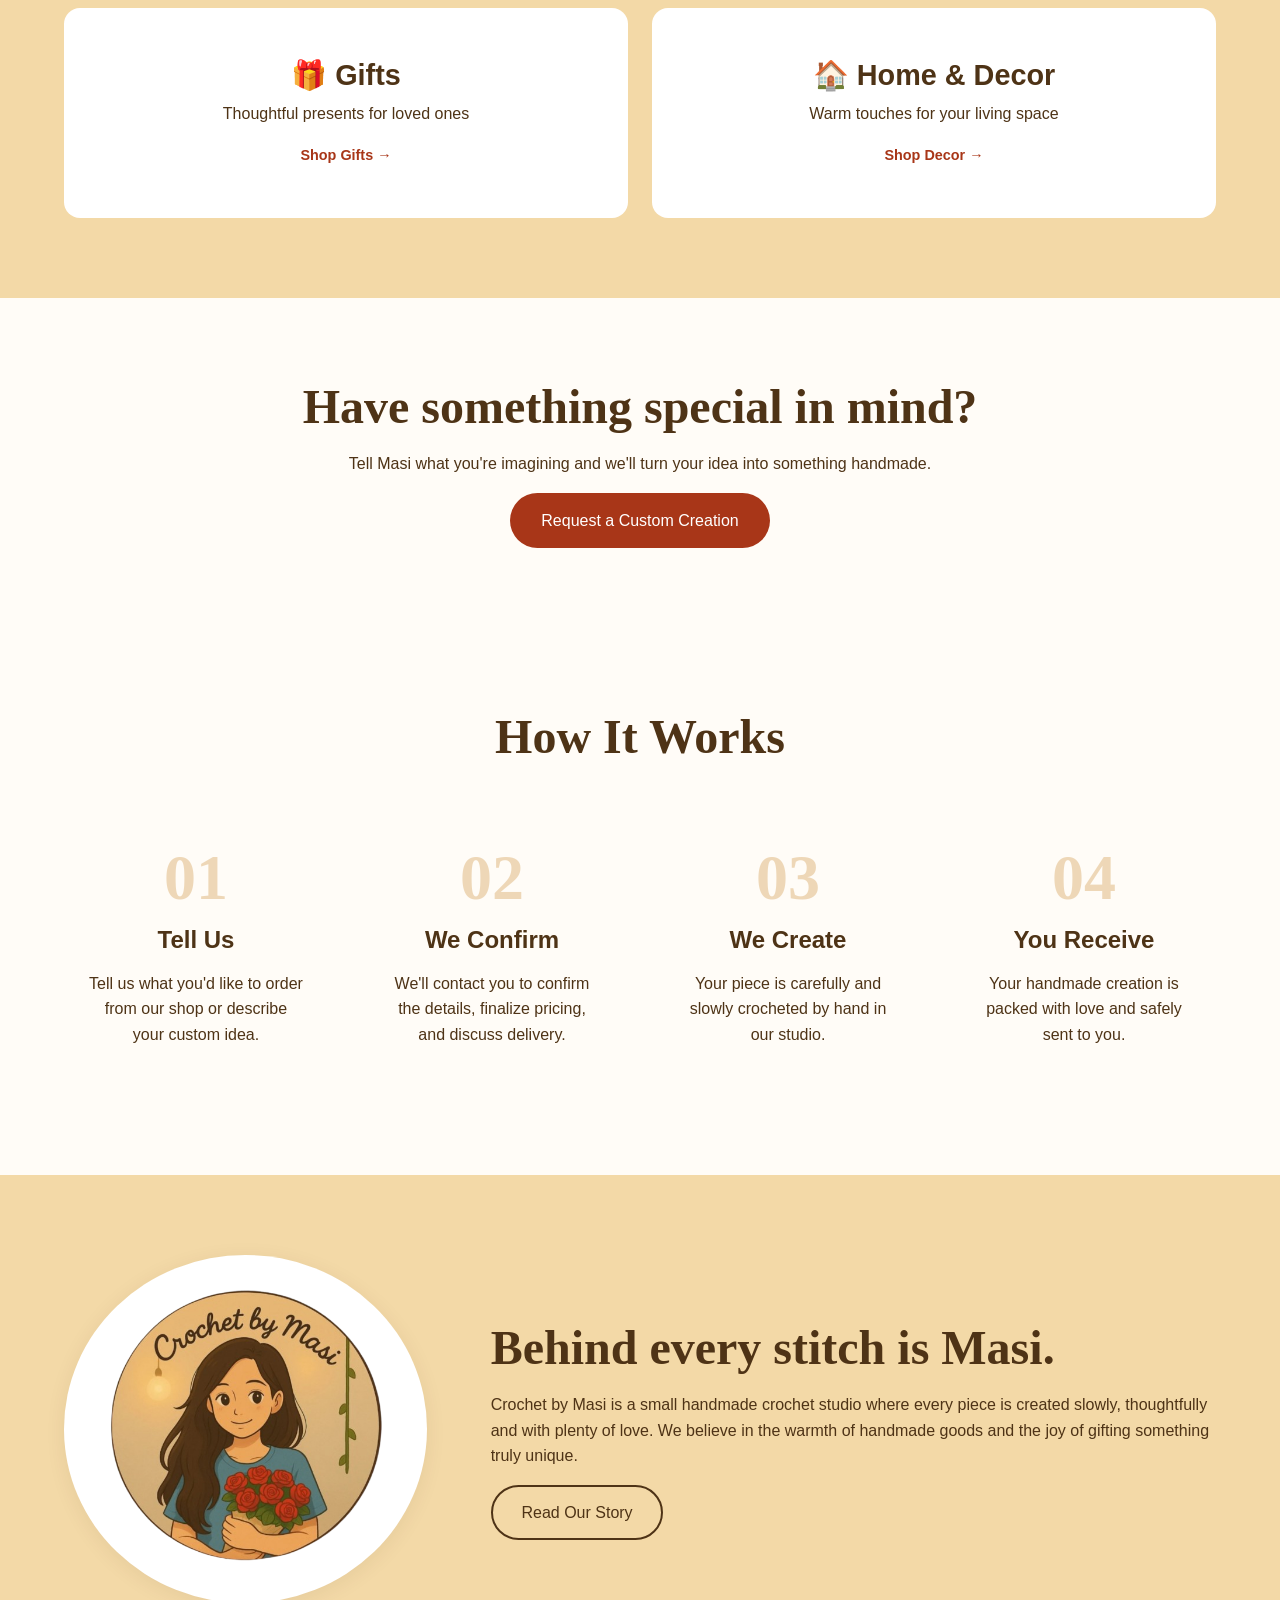
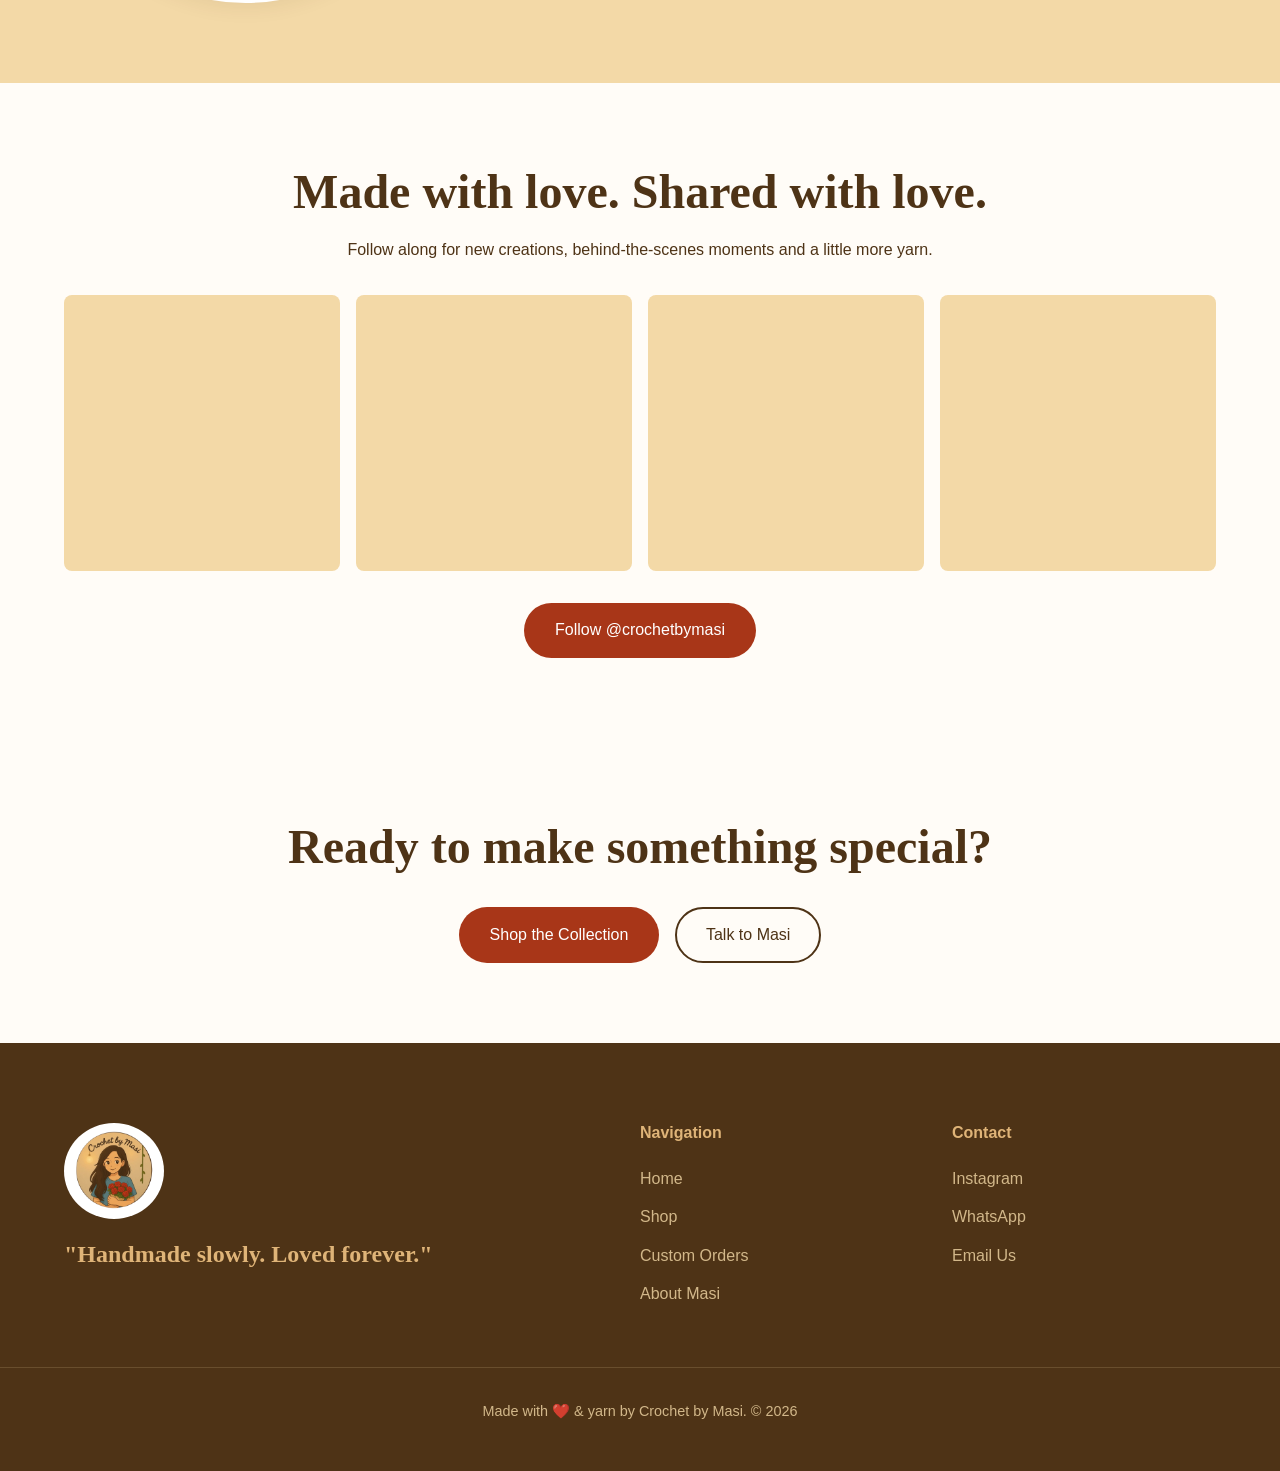
==== commit 262e1601: "Replace logo image with text logo" ====
--- a/index.html
+++ b/index.html
@@ -18,8 +18,8 @@
     <header class="site-header">
         <div class="container nav-container">
             <a href="index.html" class="logo-link">
-                <img src="assets/logo/crochet-by-masi.png" alt="Crochet by Masi" class="brand-logo">
-            </a>
+    <span class="text-logo">Crochet by Masi</span>
+</a>
             
             <button class="menu-toggle" aria-label="Toggle navigation" aria-expanded="false">
                 <span class="hamburger"></span>
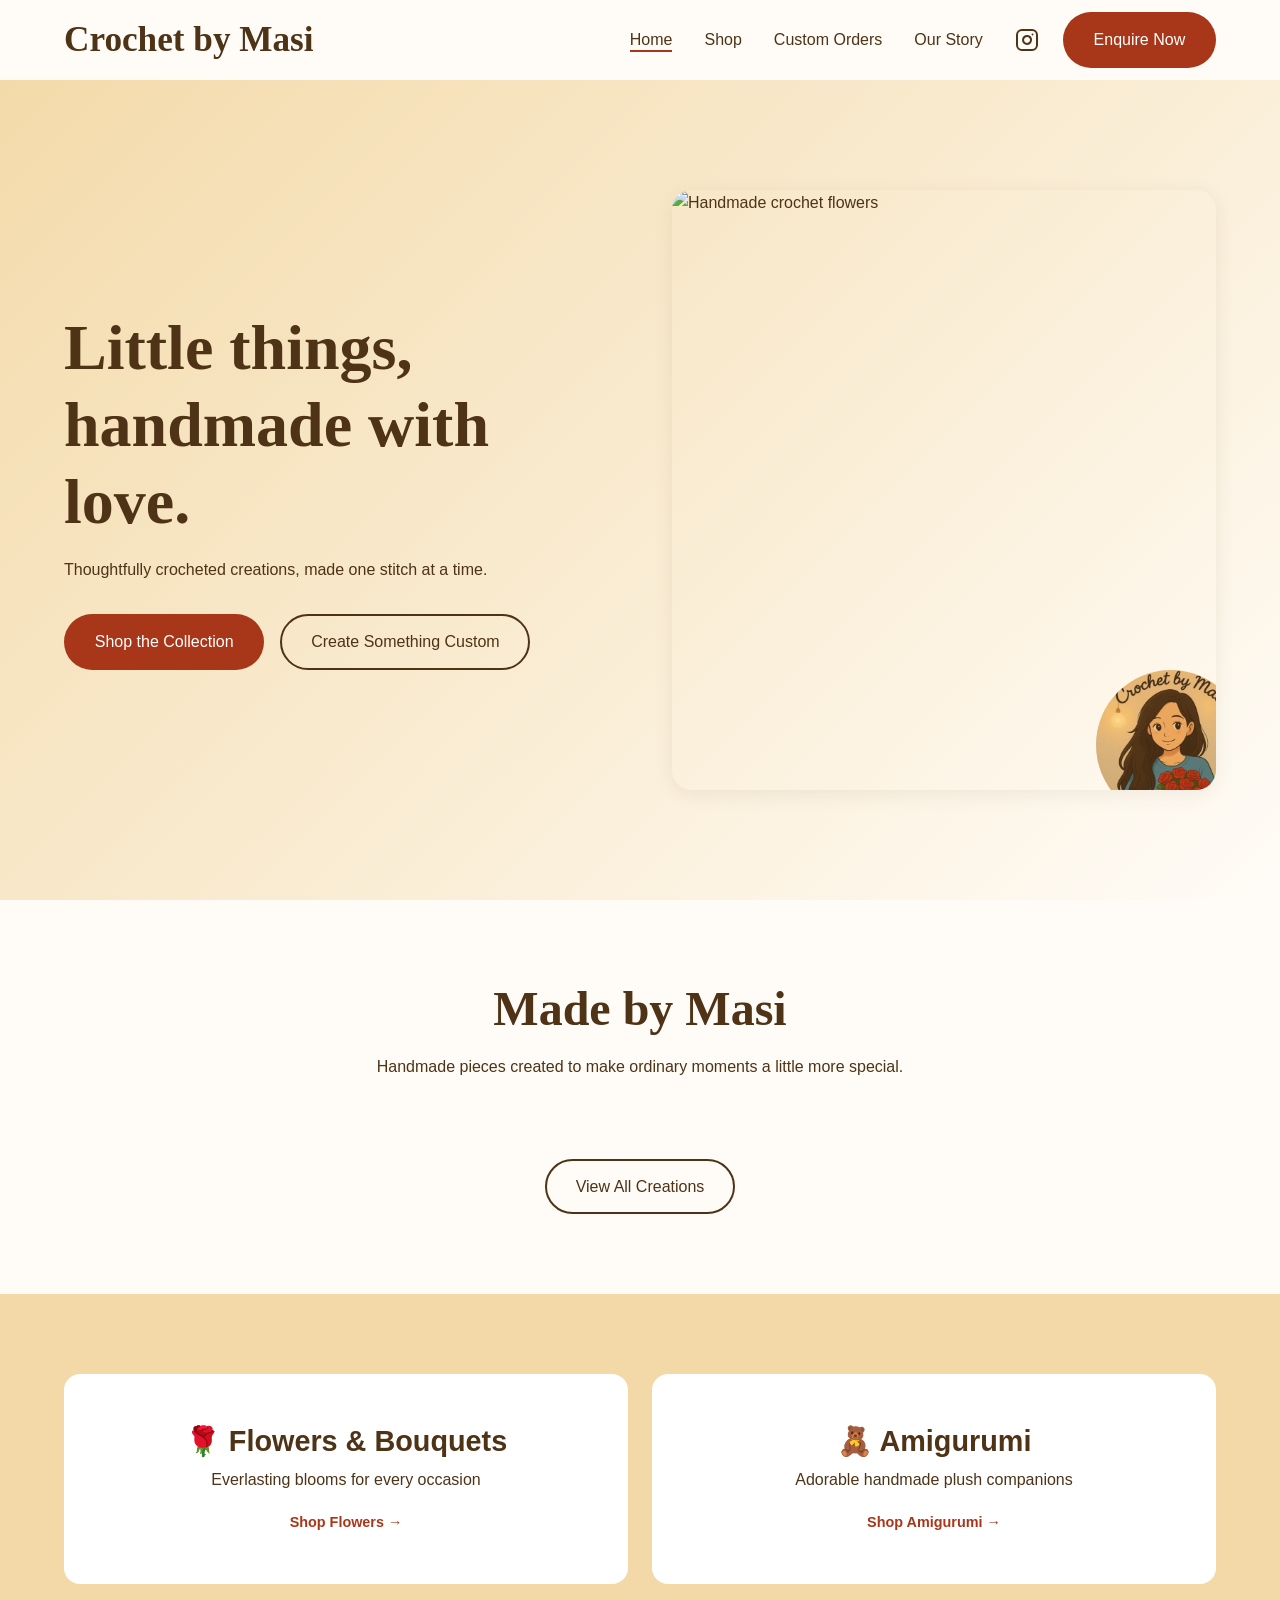
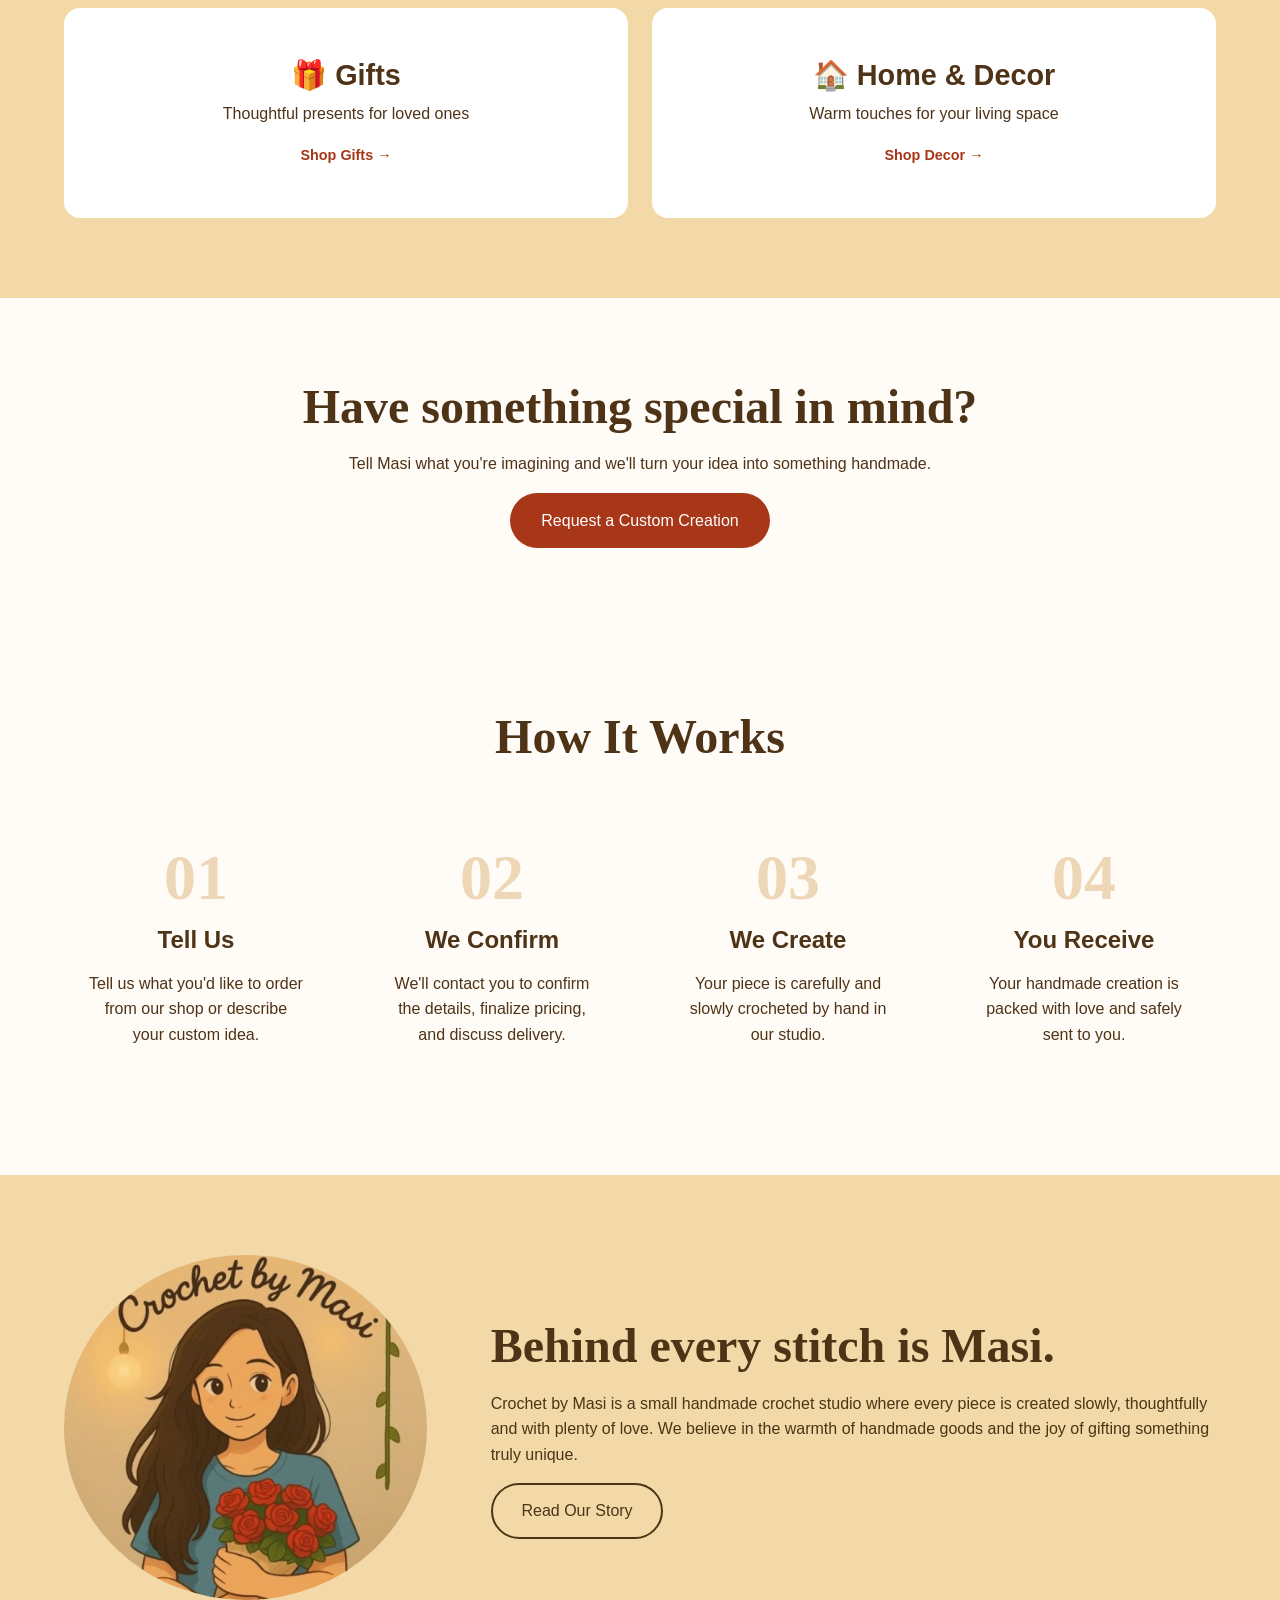
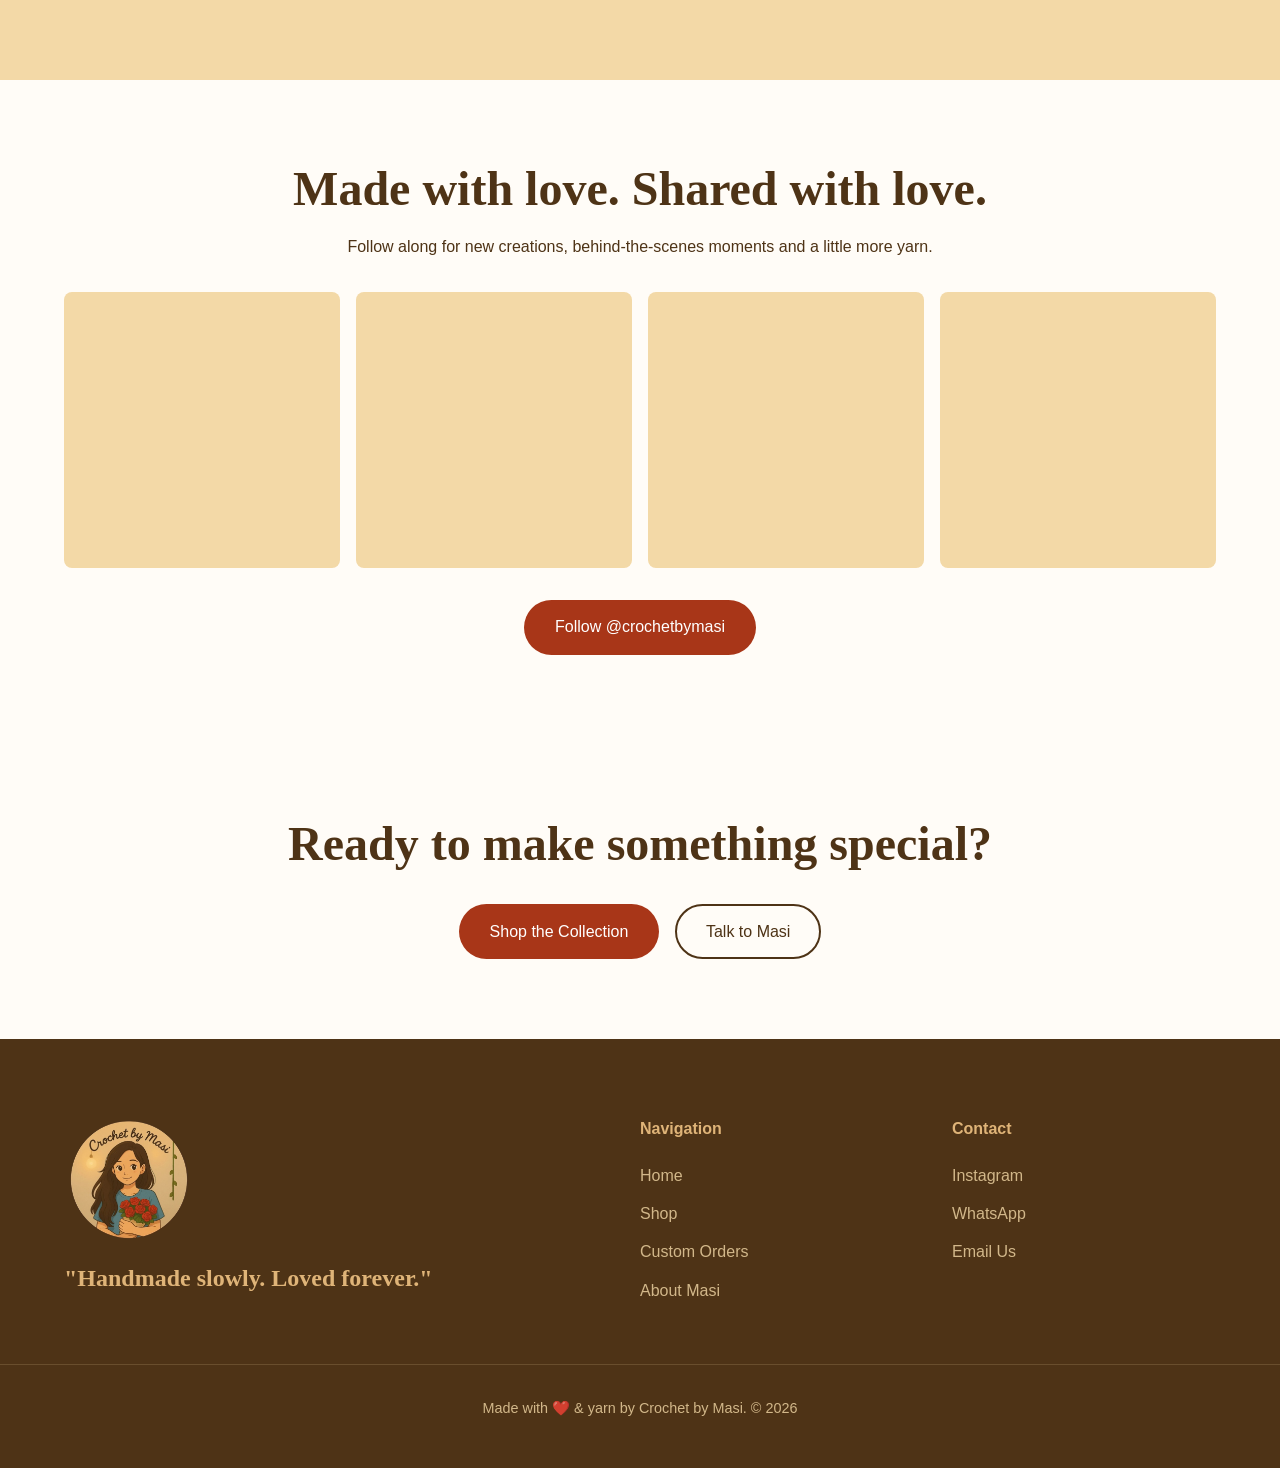
==== commit 8873b9e8: "Add version query parameter to stylesheet link" ====
--- a/index.html
+++ b/index.html
@@ -11,7 +11,7 @@
     <link rel="preconnect" href="https://fonts.gstatic.com" crossorigin>
     <link href="https://fonts.googleapis.com/css2?family=DM+Sans:opsz,wght@9..40,400;9..40,500;9..40,700&family=Lobster+Two:ital,wght@0,400;0,700;1,400&display=swap" rel="stylesheet">
     
-    <link rel="stylesheet" href="css/style.css">
+    <link rel="stylesheet" href="css/style.css?v=2">
 </head>
 <body>
 
--- a/css/style.css
+++ b/css/style.css
@@ -773,3 +773,59 @@
 @keyframes spin {
     to { transform: rotate(360deg); }
 }
+
+/* ========================================
+   LOGO WHITE SPACE FIXES
+======================================== */
+/* Remove the white background and padding from all image logo containers */
+.hero-badge, 
+.meet-masi-image, 
+.footer-logo {
+    background: transparent !important;
+    padding: 0 !important;
+    box-shadow: none !important;
+    overflow: hidden;
+}
+
+/* Scale the image up slightly so it fills the circle and hides transparent edges */
+.hero-badge img, 
+.meet-masi-image img {
+    width: 100%;
+    height: 100%;
+    object-fit: cover;
+    transform: scale(1.15); 
+}
+
+/* Adjust footer logo size since we removed the padding */
+.footer-logo {
+    width: 130px !important; 
+}
+
+/* ========================================
+   HEADER TEXT LOGO & WOVEN ANIMATION
+======================================== */
+.text-logo {
+    font-family: var(--font-decorative);
+    font-size: 2.2rem;
+    font-weight: 700;
+    color: var(--clr-cocoa);
+    text-decoration: none;
+    display: inline-block;
+    white-space: nowrap;
+    
+    /* Left-to-right "thread pull" reveal animation */
+    clip-path: polygon(0 0, 0 0, 0 100%, 0 100%);
+    animation: weaveReveal 1.2s cubic-bezier(0.4, 0, 0.2, 1) forwards;
+}
+
+@keyframes weaveReveal {
+    0% { clip-path: polygon(0 0, 0 0, 0 100%, 0 100%); }
+    100% { clip-path: polygon(0 0, 100% 0, 100% 100%, 0 100%); }
+}
+
+/* Make sure the text scales down nicely on mobile screens */
+@media (max-width: 480px) {
+    .text-logo {
+        font-size: 1.8rem;
+    }
+}
